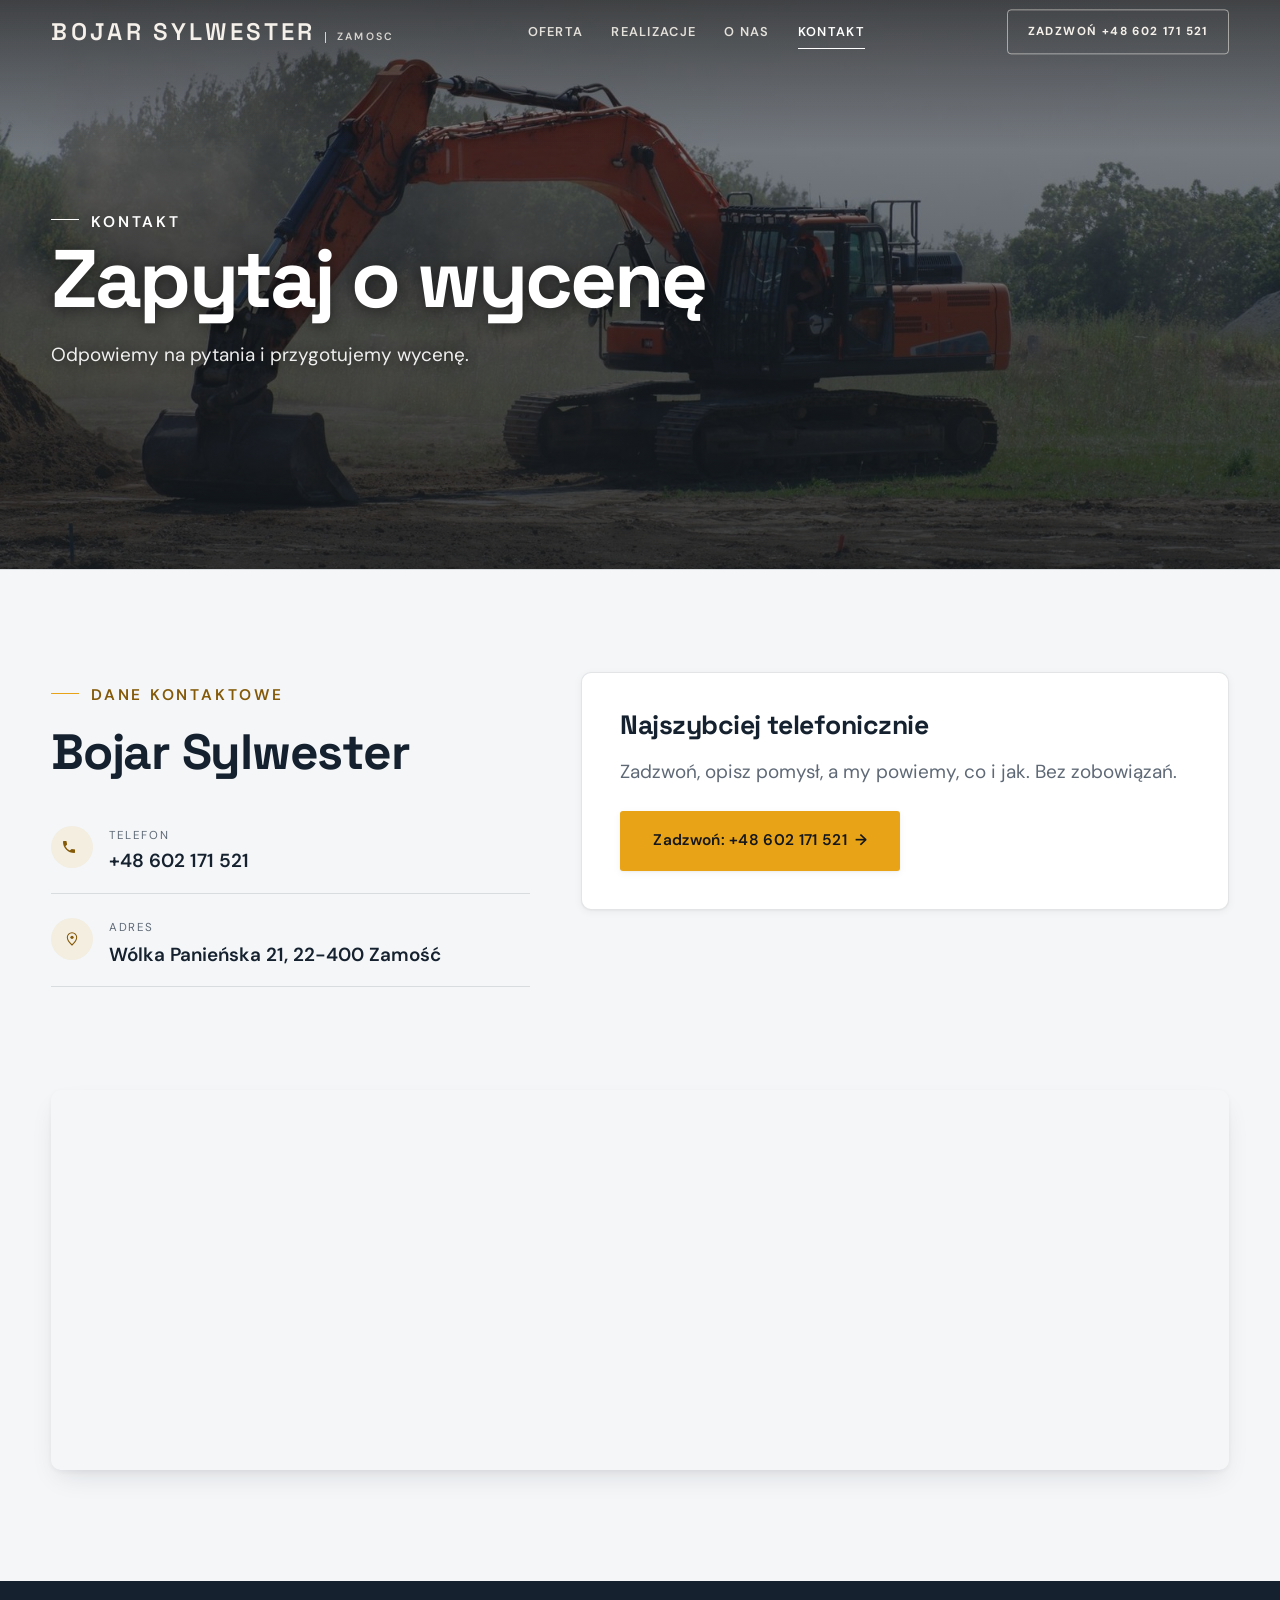
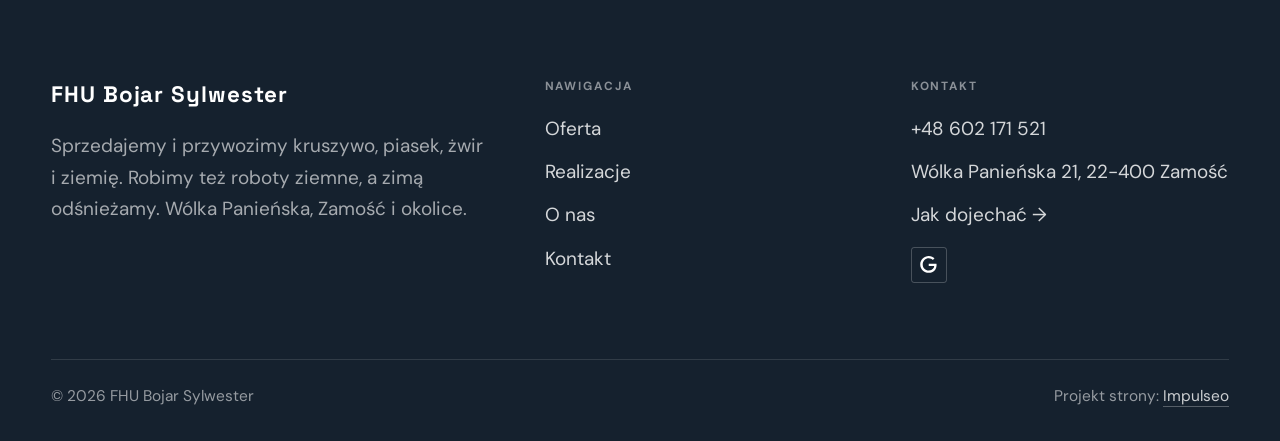
==== kontakt.html @ 541d52b2 "Strona demo: fhu-bojar-sylwester" ====
<!DOCTYPE html>
<html lang="pl">
<head>
<meta charset="UTF-8">
<meta name="viewport" content="width=device-width, initial-scale=1.0">
<title>Kontakt - Bojar Sylwester</title>
<meta name="description" content="Kontakt Bojar Sylwester - Wólka Panieńska 21, 22-400 Zamość">
<link rel="canonical" href="https://kris20032.github.io/fhu-bojar-sylwester/kontakt.html">
<meta name="robots" content="noindex, nofollow">
<meta property="og:type" content="website">
<meta property="og:locale" content="pl_PL">
<meta property="og:site_name" content="Bojar Sylwester">
<meta property="og:title" content="Kontakt - Bojar Sylwester">
<meta property="og:description" content="Kontakt Bojar Sylwester - Wólka Panieńska 21, 22-400 Zamość">
<meta property="og:url" content="https://kris20032.github.io/fhu-bojar-sylwester/kontakt.html">
<meta property="og:image" content="https://kris20032.github.io/fhu-bojar-sylwester/img/og.jpg">
<meta property="og:image:width" content="1200">
<meta property="og:image:height" content="630">
<meta name="twitter:card" content="summary_large_image">
<link rel="preconnect" href="https://fonts.googleapis.com">
<link rel="preconnect" href="https://fonts.gstatic.com" crossorigin>
<link href="https://fonts.googleapis.com/css2?family=Space+Grotesk:wght@500;600;700&family=DM+Sans:opsz,wght@9..40,400;9..40,500;9..40,600&display=swap" rel="stylesheet">
<link rel="stylesheet" href="assets/styles.css?v=aef503f2">
</head>
<body>

<header class="nav">
  <div class="wrap nav-inner">
    <a class="brand" href="index.html"><span class="name">Bojar Sylwester</span><span class="sub">Zamość</span></a>
    <nav class="nav-links">
      <a href="oferta.html">Oferta</a>
      <a href="realizacje.html">Realizacje</a>
      <a href="o-nas.html">O nas</a>
      <a href="kontakt.html" class="active" aria-current="page">Kontakt</a>
      <a href="tel:+48602171521" class="btn btn-accent">Zadzwoń +48 602 171 521</a>
    </nav>
    <button class="nav-toggle" aria-label="Menu"><span></span><span></span><span></span></button>
  </div>
</header>

<main>
<section class="pagehead">
  <img src="img/g10.jpg" alt="Bojar Sylwester - Zapytaj o wycenę" width="1600" height="1067" decoding="async">
  <div class="wrap">
    <span class="eyebrow">Kontakt</span>
    <h1>Zapytaj o wycenę</h1>
    <p>Odpowiemy na pytania i przygotujemy wycenę.</p>
  </div>
</section>
<section>
  <div class="wrap contact-grid">
    <div class="reveal">
      <span class="eyebrow">Dane kontaktowe</span>
      <h2 style="margin:var(--space-4) 0 var(--space-6)">Bojar Sylwester</h2>
      <div class="info-list">
        <div class="info-row"><div class="ic"><svg class="ico-tel" width="16" height="16" viewBox="0 0 24 24" fill="none" aria-hidden="true"><path d="M6.6 10.8a15.5 15.5 0 0 0 6.6 6.6l2.2-2.2a1 1 0 0 1 1-.24 11.4 11.4 0 0 0 3.6.58 1 1 0 0 1 1 1V20a1 1 0 0 1-1 1A17 17 0 0 1 3 4a1 1 0 0 1 1-1h3.5a1 1 0 0 1 1 1c0 1.25.2 2.46.58 3.6a1 1 0 0 1-.25 1l-2.23 2.2Z" fill="currentColor"/></svg></div><div><div class="lbl">Telefon</div><a class="val" href="tel:+48602171521">+48 602 171 521</a></div></div>
        <div class="info-row"><div class="ic"><svg class="ico-pin" width="16" height="16" viewBox="0 0 24 24" fill="none" aria-hidden="true"><path d="M12 21s7-6.1 7-11.5A7 7 0 0 0 5 9.5C5 14.9 12 21 12 21Z" stroke="currentColor" stroke-width="1.6" fill="none"/><circle cx="12" cy="9.5" r="2.4" fill="currentColor"/></svg></div><div><div class="lbl">Adres</div><div class="val">Wólka Panieńska 21, 22-400 Zamość</div></div></div>
      </div>
    </div>
    <div class="reveal">
      <div class="form">
        <h3 style="margin-bottom:var(--space-4)">Najszybciej telefonicznie</h3>
        <p class="muted" style="margin-bottom:var(--space-5)">Zadzwoń, opisz pomysł, a my powiemy, co i jak. Bez zobowiązań.</p>
        <a href="tel:+48602171521" class="btn btn-accent" style="justify-content:center">Zadzwoń: +48 602 171 521 <span class="arr">→</span></a>
      </div>
    </div>
  </div>
</section>
<section style="padding-top:0">
  <div class="wrap reveal">
    <iframe class="map" title="Bojar Sylwester - Zamość" src="https://maps.google.com/maps?q=50.6973631%2C23.3066564&z=15&output=embed" loading="lazy" referrerpolicy="no-referrer-when-downgrade"></iframe>
  </div>
</section>
</main>

<footer>
  <div class="wrap">
    <div class="foot-grid">
      <div class="foot-brand">
        <div class="name">FHU Bojar Sylwester</div>
        <p>Sprzedajemy i przywozimy kruszywo, piasek, żwir i ziemię. Robimy też roboty ziemne, a zimą odśnieżamy. Wólka Panieńska, Zamość i okolice.</p>
      </div>
      <div class="foot-col">
        <h4>Nawigacja</h4>
        <a href="oferta.html">Oferta</a>
        <a href="realizacje.html">Realizacje</a>
        <a href="o-nas.html">O nas</a>
        <a href="kontakt.html">Kontakt</a>
      </div>
      <div class="foot-col">
        <h4>Kontakt</h4>
        <a href="tel:+48602171521">+48 602 171 521</a>
        <p>Wólka Panieńska 21, 22-400 Zamość</p>
        <a href="https://www.google.com/maps?cid=18336934917483592601" target="_blank" rel="noopener">Jak dojechać →</a>
      <div class="foot-soc">
        <a class="soc" href="https://www.google.com/maps?cid=18336934917483592601" target="_blank" rel="noopener" aria-label="Google - Bojar Sylwester"><svg viewBox="0 0 24 24" aria-hidden="true" focusable="false"><path d="M12.48 10.92v3.28h7.84c-.24 1.84-.853 3.187-1.787 4.133-1.147 1.147-2.933 2.4-6.053 2.4-4.827 0-8.6-3.893-8.6-8.72s3.773-8.72 8.6-8.72c2.6 0 4.507 1.027 5.907 2.347l2.307-2.307C18.747 1.44 16.133 0 12.48 0 5.867 0 .307 5.387.307 12s5.56 12 12.173 12c3.573 0 6.267-1.173 8.373-3.36 2.16-2.16 2.84-5.213 2.84-7.667 0-.76-.053-1.467-.173-2.053H12.48z" fill="currentColor"/></svg></a>
      </div>
      </div>
    </div>
    <div class="foot-bot">
      <span>© 2026 FHU Bojar Sylwester</span>
      <span>Projekt strony: <a class="foot-credit" href="https://impulseo.pl" target="_blank" rel="noopener">Impulseo</a></span>
    </div>
  </div>
</footer>
<div class="sticky-call"><a class="sc-call" href="tel:+48602171521"><svg class="ico-tel" width="16" height="16" viewBox="0 0 24 24" fill="none" aria-hidden="true"><path d="M6.6 10.8a15.5 15.5 0 0 0 6.6 6.6l2.2-2.2a1 1 0 0 1 1-.24 11.4 11.4 0 0 0 3.6.58 1 1 0 0 1 1 1V20a1 1 0 0 1-1 1A17 17 0 0 1 3 4a1 1 0 0 1 1-1h3.5a1 1 0 0 1 1 1c0 1.25.2 2.46.58 3.6a1 1 0 0 1-.25 1l-2.23 2.2Z" fill="currentColor"/></svg> Zadzwoń</a><a class="sc-quote" href="kontakt.html">Zadzwoń i zamów</a></div>
<div class="demo-wazne" data-do="2026-10-22" data-cykl="3" hidden><svg class="dw-ico" width="13" height="13" viewBox="0 0 24 24" fill="none" aria-hidden="true"><circle cx="12" cy="12" r="8.6" stroke="currentColor" stroke-width="1.8"/><path d="M12 7.2V12l3.3 2" stroke="currentColor" stroke-width="1.8" stroke-linecap="round"/></svg><span class="dw-txt"></span></div>

<script src="assets/main.js"></script>
</body>
</html>
---- assets/styles.css ----
/* ============================================================
   STOLBASZ — premium, architektoniczny B2B fit-out
   Jasna paleta, zero brązu. System wg premium-web-craft.
   Projekt strony: Impulseo (impulseo.pl)
   ============================================================ */

:root{
  /* PALETA — jasna, architektoniczna, chłodna */
  --paper:#F4F6F8;          /* główne tło */
  --paper-2:#E7EBEF;        /* sekcje alternatywne (chłodny jasny szary) */
  --paper-3:#E7EBEF;        /* delikatne wypełnienia */
  --ink:#15212E;            /* tekst główny — chłodny grafit */
  --ink-soft:#243443;       /* nagłówki drugorzędne */
  --muted:#6B7785;          /* tekst poboczny */
  --line:rgba(21,33,46,.12);/* hairline */
  --accent:#E8A317;         /* stonowany petrol-slate — jedyny akcent */
  --accent-d:#C9870C;
  --accent-soft:rgba(232,163,23,.10);
  --dark:#15212E;           /* sekcje ciemne (stopka/CTA) */

  /* HOVER ZDJĘĆ — JEDEN standard dla całego silnika (decyzja K. 04.08.2026, artefakt z wariantami).
     AKTUALNE (K.+Szymon 09.08.2026, wybór z artefaktu 6 wariantów): zoom 1.05 przy 1.4s -
     przy tak długim czasie mocniejszy kadr NIE skacze, tylko „oddycha". Poprzedni standard
     (1.02 / .55s z 04.08) odbierany jako dynamiczny i szybki.
     Spoczynek lekko przygaszony, ale TYLKO tam, gdzie jest mysz (@media hover:hover) —
     na telefonie zdjęcia zostają w pełnej jasności. */
  --img-zoom:1.05;                   /* K.+Szymon 09.08: wariant F z artefaktu porównawczego */
  --img-rest:brightness(.95) saturate(.99);
  --img-hot:brightness(1.06) saturate(1.05);
  --img-dur:1.4s;                    /* K.+Szymon 09.08 (wariant F): powoli = elegancko */
  --img-ease:cubic-bezier(.16,.84,.44,1);  /* miękki ogon, efekt „oddychania" */

  /* ODSTĘPY — skala 4/8 */
  --space-1:4px; --space-2:8px; --space-3:12px; --space-4:16px; --space-5:24px;
  --space-6:32px; --space-7:48px; --space-8:64px; --space-9:96px; --space-10:128px;

  /* TYPOGRAFIA — fluid clamp() (skala podbita 16.07.2026: większe, czytelniejsze litery — uwaga Adama) */
  --text-sm:clamp(.9rem,.87rem + .12vw,1rem);
  --text-base:clamp(1.08rem,1.04rem + .18vw,1.2rem);
  --text-lg:clamp(1.24rem,1.15rem + .34vw,1.44rem);
  --text-h3:clamp(1.34rem,1.22rem + .55vw,1.66rem);
  --text-h2:clamp(2.1rem,1.66rem + 2.1vw,3.1rem);
  --text-h1:clamp(2.9rem,2.1rem + 4vw,5.1rem);

  /* PROMIENIE — architektoniczne, raczej ostre */
  --r-sm:3px; --r-md:6px; --r-lg:10px;

  /* RUCH */
  --ease:cubic-bezier(.25,.46,.45,.94); --dur:.24s;

  /* CIENIE — miękkie, warstwowe */
  --sh-sm:0 1px 2px rgba(16,24,32,.04), 0 2px 8px rgba(16,24,32,.05);
  --sh-md:0 2px 6px rgba(16,24,32,.05), 0 12px 28px -8px rgba(16,24,32,.12);
  --sh-lg:0 6px 14px rgba(16,24,32,.07), 0 26px 56px -18px rgba(16,24,32,.22);

  --hairline:1px solid var(--line);

  --font-display:'Space Grotesk','Inter',sans-serif;
  --font-body:'DM Sans','Inter',sans-serif;
}

*{box-sizing:border-box;margin:0;padding:0}
html{scroll-behavior:smooth}
body{
  font-family:var(--font-body);
  font-size:var(--text-base);
  line-height:1.65;
  color:var(--ink);
  background:var(--paper);
  -webkit-font-smoothing:antialiased;
  text-rendering:optimizeLegibility;
}
img{max-width:100%;height:auto;display:block}  /* height:auto = width/height z atrybutów trzyma proporcje (TOP#12) */
a{color:inherit;text-decoration:none}

.wrap{width:min(92%,1180px);margin-inline:auto}
section{padding-block:clamp(52px,6.5vw,96px)}

h1,h2,h3{font-family:var(--font-display);font-weight:700;line-height:1.08;letter-spacing:-.02em;color:var(--ink)}
h1{font-size:var(--text-h1);letter-spacing:-.035em}
h2{font-size:var(--text-h2);letter-spacing:-.025em}
h3{font-size:var(--text-h3)}
/* MIARA — długość wiersza. WCAG 2.2 SC 1.4.8: max 80 znaków; Butterick: 45–90.
   68ch daje realnie 72–78 znaków polskiego tekstu, czyli z zapasem pod granicą.
   Wcześniej limit miał TYLKO <p> — <li>, <blockquote> i <dd> nie miały żadnego,
   i to jedyny powód, dla którego 23 bloki na dwóch oddanych stronach jadą po
   83–106 znaków w wierszu (pomiar 07.08.2026, bramka `miara`).
   ⚠️ Listy i definicje ograniczamy TYLKO bez klasy: `ul`/`ol` z klasą to u nas
   układ (siatki kafli, menu), a nie tekst ciągły — tam miarę wyznacza układ. */
/* 60ch, nie 68ch (K. 10.08): po zmianie fontów na węższe kroje (DM Sans i spółka)
   w 68ch mieściło się ~90 znaków - bramka pikselowa słusznie zgłaszała przekroczenie
   granicy 80. Pomiar na żywej przeglądarce: 60ch = 90 znaków, 53ch = ~78 znaków, czyli normę WCAG 1.4.8. */
:root{ --miara:53ch }
p{max-width:min(100%,var(--miara))}
blockquote,
ul:not([class])>li, ol:not([class])>li,
dl:not([class])>dd{max-width:min(100%,var(--miara))}

/* ⚠️ Świadomie BEZ wyjątku `.tile p,.card p,.svc p{max-width:none}`, choć nasuwa się sam:
   te akapity BYŁY już ograniczone (stare `p{max-width:65ch}`), więc „wyjątek" nie odblokowałby
   niczego nowego — tylko ROZLUŹNIŁ stan sprzed zmiany na wszystkich demach naraz.
   `figcaption` żadna z reguł wyżej nie dotyczy, więc też nie potrzebuje zwolnienia. */

/* ŁAMANIE. `balance` wyrównuje długości wierszy w nagłówku, `pretty` pilnuje ostatniego
   wiersza akapitu, żeby nie został w nim jeden wyraz. Obsługiwane od Chrome 117 /
   Safari 17.5; starsze przeglądarki po prostu ignorują tę własność.
   `text-wrap:pretty` nie występowało dotąd ANI RAZ w silniku ani w repo klientów. */
h1,h2,h3,.lead,.lede{text-wrap:balance}
p,li,blockquote,dd{text-wrap:pretty}

.eyebrow{
  font-family:var(--font-body);
  font-size:var(--text-sm);
  font-weight:600;
  letter-spacing:.18em;
  text-transform:uppercase;
  color:var(--accent);
  display:inline-flex;align-items:center;gap:var(--space-3);
}
/* flex:none + margin-top = kreska trzyma się PIERWSZEJ linii. Wcześniej align-items:center
   centrowało ją względem całego bloku i przy zawinięciu (długi kicker typu
   „…WNĘTRZ · LESZNO · OD 2019") druga linia lądowała z brzydkim wcięciem. */
.eyebrow{align-items:flex-start}
.eyebrow>*,.eyebrow{text-wrap:balance}   /* dlugi kicker lamal sie na sierote typu samo „2019" w drugiej linii */
.eyebrow::before{content:"";width:28px;height:1px;background:var(--accent);display:inline-block;flex:none;margin-top:.62em}

.muted{color:var(--muted)}
.lead{font-size:var(--text-lg);line-height:1.55;color:var(--ink-soft);max-width:50ch}

/* ---------- BUTTONS ---------- */
.btn{
  display:inline-flex;align-items:center;gap:var(--space-2);
  font-weight:600;font-size:var(--text-sm);letter-spacing:.02em;
  padding:var(--space-4) var(--space-6);
  border-radius:var(--r-sm);
  transition:transform var(--dur) var(--ease),box-shadow var(--dur) var(--ease),background var(--dur) var(--ease);
  cursor:pointer;border:1px solid transparent;
}
.btn-accent{background:var(--accent);color:#fff;box-shadow:var(--sh-sm)}
.btn-accent:hover{background:var(--accent-d);transform:translateY(-2px);box-shadow:var(--sh-md)}
.btn-accent:active{transform:translateY(0);box-shadow:var(--sh-sm)}
.btn-ghost{background:transparent;color:var(--ink);border-color:var(--line)}
.btn-ghost:hover{border-color:var(--accent);color:var(--accent);transform:translateY(-2px)}
.btn-light{background:#fff;color:var(--ink);box-shadow:var(--sh-sm)}
.btn-light:hover{transform:translateY(-2px);box-shadow:var(--sh-md)}
.btn .arr{transition:transform var(--dur) var(--ease)}
.btn:hover .arr{transform:translateX(4px)}

/* ---------- NAV ---------- */
.nav{
  position:sticky;top:0;z-index:50;
  background:color-mix(in srgb,var(--paper) 88%,transparent);
  backdrop-filter:saturate(140%) blur(10px);
  border-bottom:var(--hairline);
}
.nav-inner{display:flex;align-items:center;justify-content:space-between;gap:var(--space-5);height:72px}
/* ANTY-NACHODZENIE (K. 05.08.2026): długa nazwa firmy + przycisk z pełnym numerem nie mieściły się w pasku
   i flex ściskał linki PONIŻEJ ich treści - "Kontakt" wchodził na ramkę "Zadzwoń +48 ...". Teraz ustępuje
   nazwa marki (skrót wielokropkiem), a menu i przycisk nigdy się nie kurczą ani nie zachodzą na siebie. */
.brand{display:flex;flex-direction:column;line-height:1;min-width:0;flex:0 1 auto}
.brand .name{font-family:var(--font-display);font-weight:800;font-size:1.35rem;letter-spacing:.04em;white-space:nowrap;overflow:hidden;text-overflow:ellipsis}
.brand .sub{font-size:.62rem;letter-spacing:.34em;text-transform:uppercase;color:var(--muted);margin-top:5px;white-space:nowrap;overflow:hidden;text-overflow:ellipsis}
.nav-links{display:flex;align-items:center;gap:var(--space-6);flex:0 0 auto}
.nav-links a{font-size:var(--text-sm);font-weight:500;color:var(--ink-soft);position:relative;padding-block:4px;white-space:nowrap;transition:color var(--dur) var(--ease)}
.nav-links a::after{content:"";position:absolute;left:0;bottom:0;width:0;height:1.5px;background:var(--accent);transition:width var(--dur) var(--ease)}
.nav-links a:hover,.nav-links a.active{color:var(--ink)}
.nav-links a:hover::after,.nav-links a.active::after{width:100%}
.nav-links .btn{padding:var(--space-2) var(--space-5)}
/* przyciski w nav: właściwy kolor (przebij .nav-links a) + bez podkreślenia */
.nav-links a.btn-accent{color:#fff}
.nav-links a.btn-ghost,.nav-links a.btn-light{color:var(--ink)}
/* CTA w pasku: NIE podkreślenie spod linków menu, ale ten sam przelatujący błysk,
   co na wszystkich innych przyciskach (zgłoszenie K. 13.08.2026 - „na hero jest efekt
   światła przechodzącego przez przycisk, na navbarze go nie ma, a mają być identyczne").
   Reguła `.nav-links a::after` jest silniejsza od `.btn::after`, więc trzeba jej
   geometrię wyzerować i wpisać połysk z nazwy - samo `display:none` gasiło efekt. */
.nav-links a.btn::after{
  display:block;content:"";position:absolute;inset:0;z-index:-1;pointer-events:none;
  width:auto;height:auto;border-radius:inherit;   /* kasuje geometrię podkreślenia (width:0;height:1.5px) */
  background:linear-gradient(100deg,transparent 32%,rgba(255,255,255,.20) 50%,transparent 68%);
  translate:-120% 0}
@media (prefers-reduced-motion:no-preference){
  .nav-links a.btn:hover::after{translate:120% 0;transition:translate .75s var(--mt-ease,cubic-bezier(.16,.84,.44,1))}
}
.nav-toggle{display:none;background:none;border:none;cursor:pointer;flex-direction:column;gap:5px;padding:8px}
.nav-toggle span{width:24px;height:2px;background:var(--ink);transition:var(--dur)}
/* Ciasny zakres MIĘDZY menu mobilnym a pełnym pulpitem: zbijamy odstępy i nazwę marki,
   żeby wszystko zmieściło się naturalnie, zanim w ogóle dojdzie do skracania wielokropkiem. */
@media(max-width:1280px) and (min-width:921px){
  .nav-links{gap:var(--space-4)}
  .nav-links .btn{padding:var(--space-2) var(--space-4)}
  .brand .name{font-size:1.15rem}
}

/* ---------- HERO (split) ---------- */
.hero{position:relative;overflow:hidden;border-bottom:var(--hairline)}
.hero-grid{display:grid;grid-template-columns:1.05fr .95fr;gap:clamp(24px,4vw,60px);align-items:center;
  padding-block:clamp(36px,4.5vw,64px)}
.hero-copy .eyebrow{margin-bottom:var(--space-5)}
.hero-copy h1{margin-bottom:var(--space-5)}
.hero-copy .lead{margin-bottom:var(--space-7)}
.hero-actions{display:flex;flex-wrap:wrap;gap:var(--space-4)}
.hero-art{position:relative;aspect-ratio:4/3;border-radius:var(--r-lg);overflow:hidden;box-shadow:var(--sh-lg)}
.hero-art img{width:100%;height:100%;object-fit:cover}
.hero-art::after{content:"";position:absolute;inset:0;background:linear-gradient(180deg,transparent 55%,rgba(18,24,28,.28))}
.hero-badge{position:absolute;left:var(--space-5);bottom:var(--space-5);z-index:2;
  background:rgba(252,252,251,.94);backdrop-filter:blur(4px);
  border-radius:var(--r-md);padding:var(--space-4) var(--space-5);box-shadow:var(--sh-md);max-width:78%}
.hero-badge strong{display:block;font-family:var(--font-display);font-size:1rem;letter-spacing:-.01em}
.hero-badge span{font-size:var(--text-sm);color:var(--muted)}

/* ---------- HERO duży / kinowy (strona główna) ---------- */
.hero-cine{position:relative;min-height:clamp(560px,82vh,840px);min-height:clamp(560px,82svh,840px);display:flex;align-items:center;overflow:hidden;border-bottom:var(--hairline)}
.hero-cine>img{position:absolute;inset:0;width:100%;height:100%;object-fit:cover;z-index:0}
.hero-cine::after{content:"";position:absolute;inset:0;z-index:1;
  background:linear-gradient(95deg,rgba(13,18,23,.86) 0%,rgba(13,18,23,.64) 32%,rgba(13,18,23,.24) 62%,rgba(13,18,23,.04) 100%)}
.hero-cine .wrap{position:relative;z-index:2;padding-block:var(--space-8)}
.hero-cine .hero-copy{max-width:660px}
.hero-cine .eyebrow{color:#fff;margin-bottom:var(--space-5)}
.hero-cine .eyebrow::before{background:#fff}
.hero-cine h1{color:#fff;margin-bottom:var(--space-5);font-size:clamp(2.9rem,2rem + 4.4vw,5.2rem);text-wrap:balance}
.hero-cine .lead{color:rgba(255,255,255,.92);max-width:48ch;margin-bottom:var(--space-7)}
.hero-cine .hero-actions{display:flex;flex-wrap:wrap;gap:var(--space-4)}
/* NISKIE OKNO (laptop z dokiem i paskami przeglądarki ma ~700-780 px wysokości widoku):
   H1 do 5.2rem + długi lead nie mieściły się i przyciski wypadały POD krawędź ekranu -
   klient widział stronę bez ani jednego CTA. Skalujemy w dół, zamiast przycinać treść. */
@media(min-width:821px) and (max-height:820px){
  .hero-cine{min-height:clamp(520px,94svh,780px)}
  .hero-cine .wrap{padding-block:var(--space-6)}
  .hero-cine h1{font-size:clamp(2.2rem,1.5rem + 2.6vw,3.6rem);margin-bottom:var(--space-4)}
  .hero-cine .eyebrow{margin-bottom:var(--space-4)}
  .hero-cine .lead{margin-bottom:var(--space-5);max-width:44ch}
}
@media(max-width:680px){
  .hero-cine{min-height:clamp(520px,76vh,640px);min-height:clamp(520px,76svh,640px);align-items:flex-end}
  .hero-cine::after{background:linear-gradient(0deg,rgba(13,18,23,.9) 6%,rgba(13,18,23,.45) 55%,rgba(13,18,23,.25) 100%)}
  .hero-cine .wrap{padding-bottom:var(--space-9)}
  /* TELEFON (~90% oglądających): lead potrafił zająć 8 linii i zepchnąć CTA poza pierwszy ekran.
     Zwężamy interlinię i skalę - treści nie ucinamy, bo to ona sprzedaje. */
  .hero-cine .lead{font-size:.98rem;line-height:1.5;margin-bottom:var(--space-5)}
  .hero-cine .eyebrow{font-size:.72rem;letter-spacing:.13em;margin-bottom:var(--space-4)}
  .hero-cine .eyebrow::before{width:20px}
  .hero-cine h1{margin-bottom:var(--space-4)}
}

/* full-bleed hero variant (podstrony) */
.pagehead{position:relative;min-height:46vh;min-height:46svh;display:flex;align-items:flex-end;overflow:hidden;border-bottom:var(--hairline)}
.pagehead img{position:absolute;inset:0;width:100%;height:100%;object-fit:cover}
/* 10.08.2026 (decyzja K.): mocniejsze przyciemnienie + cień pod tekstem. Bramka mierzyła na
   nagłówkach podstron 3,38-3,43:1 przy wymaganych 4,5 — jasne zdjęcie (hala, śnieg, niebo)
   podchodziło pod biały tekst. Zdjęcia klientów są różne, więc kontrast musi dawać WARSTWA,
   a nie szczęśliwy dobór kadru. */
.pagehead::after{content:"";position:absolute;inset:0;background:linear-gradient(180deg,rgba(18,24,28,.40),rgba(18,24,28,.76))}
.pagehead .wrap{position:relative;z-index:2;padding-block:var(--space-9);color:#fff}
.pagehead h1{color:#fff;max-width:18ch;text-shadow:0 2px 16px rgba(0,0,0,.55)}
.pagehead .eyebrow{color:#fff}
.pagehead .eyebrow::before{background:#fff}
.pagehead p{color:rgba(255,255,255,.92);margin-top:var(--space-4);max-width:54ch;text-shadow:0 1px 12px rgba(0,0,0,.5)}

/* ---------- STRIP (pasek skrótów / liczby) ---------- */
.strip{background:var(--dark);color:#fff}
/* PASEK HASEŁ — standard 04.08.2026 (decyzja K.): 5 haseł w JEDNYM rzędzie, tekst WYŚRODKOWANY,
   węższe marginesy boczne niż reszta strony (pasek ma iść szerzej), równe wysokości kolumn. */
.strip .wrap{width:min(96%,1440px);display:grid;grid-template-columns:repeat(5,1fr);
  gap:var(--space-5);padding-block:var(--space-7);align-items:stretch}
.strip .item .k{font-family:var(--font-display);font-size:clamp(1.05rem,.82rem + .85vw,1.55rem);
  font-weight:800;letter-spacing:-.02em;color:#fff;line-height:1.18;text-wrap:balance}
.strip .item .v{font-size:var(--text-sm);color:rgba(255,255,255,.66);margin-top:var(--space-2);line-height:1.4}
.strip .item{border-left:2px solid var(--accent);padding-inline:var(--space-4);
  text-align:center;display:flex;flex-direction:column;justify-content:center}
/* liczba kolumn = liczba haseł, żeby ostatnie nie zostawało samo w drugim rzędzie.
   Klasę n-N nadaje multipage.py; domyślnie (bez klasy) pasek jest 5-kolumnowy. */
.strip.n-2 .wrap{grid-template-columns:repeat(2,1fr)}
.strip.n-3 .wrap{grid-template-columns:repeat(3,1fr)}
.strip.n-4 .wrap{grid-template-columns:repeat(4,1fr);gap:var(--space-6)}
.strip.n-4 .item .k{font-size:clamp(1.3rem,1rem + 1.1vw,2rem)}
.strip.n-6 .wrap{grid-template-columns:repeat(6,1fr);gap:var(--space-4)}
.strip.n-6 .item .k{font-size:clamp(.98rem,.8rem + .7vw,1.35rem)}
/* równe łamanie: zamiast "długa linia + jedno słowo" obie linie zbliżonej długości */
.strip .item .k{text-wrap:balance}

/* ---------- SECTION HEAD ---------- */
.head{max-width:48rem;margin-bottom:var(--space-8)}
.head.center{margin-inline:auto;text-align:center}
.head .eyebrow{margin-bottom:var(--space-4)}
.head h2{margin-bottom:var(--space-4)}
.head p{color:var(--muted);font-size:var(--text-lg);line-height:1.55}
.head.center p{margin-inline:auto}

/* ---------- INTRO SPLIT ---------- */
.split{display:grid;grid-template-columns:.92fr 1.08fr;gap:clamp(28px,5vw,80px);align-items:center}
.split.rev{grid-template-columns:1.08fr .92fr}
.split.rev .split-art{order:-1}
.split-art{position:relative;aspect-ratio:5/4;border-radius:var(--r-lg);overflow:hidden;box-shadow:var(--sh-lg)}
.split-art img{width:100%;height:100%;object-fit:cover}
.split-copy h2{margin-bottom:var(--space-5)}
.split-copy p+p{margin-top:var(--space-4)}
.split-copy .btn{margin-top:var(--space-6)}

/* ---------- SERVICES (zakres) ---------- */
.svc-grid{display:grid;grid-template-columns:repeat(auto-fit,minmax(280px,1fr));gap:var(--space-5)}
.svc{background:#fff;border:var(--hairline);border-radius:var(--r-md);padding:var(--space-7) var(--space-6);
  transition:transform var(--dur) var(--ease),box-shadow var(--dur) var(--ease),border-color var(--dur) var(--ease);
  position:relative;overflow:hidden}
.svc::before{content:"";position:absolute;left:0;top:0;width:3px;height:0;background:var(--accent);transition:height var(--dur) var(--ease)}
.svc:hover{transform:translateY(-4px);box-shadow:var(--sh-md);border-color:transparent}
.svc:hover::before{height:100%}
.svc .ic{font-family:var(--font-display);font-size:.8rem;font-weight:700;letter-spacing:.12em;color:var(--accent);margin-bottom:var(--space-4)}
.svc h3{margin-bottom:var(--space-3);font-size:1.22rem}
.svc p{color:var(--muted);font-size:var(--text-base);line-height:1.6}

/* big detailed service rows */
.svc-row{display:grid;grid-template-columns:.8fr 1.2fr;gap:clamp(20px,4vw,60px);align-items:center;padding-block:var(--space-8)}
.svc-row+.svc-row{border-top:var(--hairline)}
.svc-row.rev{grid-template-columns:1.2fr .8fr}
/* Naprzemienny układ wierszy oferty: co drugi wiersz ma zdjęcie po PRAWEJ.
   Było `order:-1` — martwy kod, bo zdjęcie i tak jest pierwszym dzieckiem w HTML,
   więc wszystkie wiersze wyglądały identycznie (zdjęcie zawsze z lewej), a `rev`
   zmieniało tylko szerokość kolumn. Znalezione 29.07.2026 przy różnicowaniu kierunków
   animacji (pomiar pozycji: art.mid 390/502 przy row.mid 756 — zawsze lewa strona). */
.svc-row.rev .svc-row-art{order:2}
.svc-row-art{aspect-ratio:4/3;border-radius:var(--r-md);overflow:hidden;box-shadow:var(--sh-md)}
.svc-row-art img{width:100%;height:100%;object-fit:cover}
.svc-row h3{font-size:1.5rem;margin-bottom:var(--space-4)}
.svc-row .num{font-family:var(--font-display);font-size:.85rem;font-weight:700;letter-spacing:.14em;color:var(--accent);display:block;margin-bottom:var(--space-3)}
.svc-row ul{list-style:none;margin-top:var(--space-4);display:flex;flex-direction:column;gap:var(--space-2)}
.svc-row li{position:relative;padding-left:var(--space-5);color:var(--muted);font-size:var(--text-base)}
.svc-row li::before{content:"";position:absolute;left:0;top:.62em;width:8px;height:1px;background:var(--accent)}

/* ---------- GALLERY (realizacje) ---------- */
.gallery{display:grid;grid-template-columns:repeat(12,1fr);gap:var(--space-4);grid-auto-rows:200px}
/* GALERIA MASONRY — pionowe zdjęcia (portrety beauty/wellness) bez przycinania: kolumny, height auto */
.gallery-masonry{column-count:3;column-gap:var(--space-4)}
@media(max-width:900px){.gallery-masonry{column-count:2}}
@media(max-width:560px){.gallery-masonry{column-count:1}}
.gallery-masonry .m-tile{break-inside:avoid;margin:0 0 var(--space-4);padding:0;position:relative;overflow:hidden;border-radius:var(--r-md);border:1px solid var(--line)}
.gallery-masonry .m-tile img{width:100%;height:auto;display:block}
.gallery-masonry .m-tile .cap{position:absolute;left:0;right:0;bottom:0;padding:var(--space-4);color:#fff;background:linear-gradient(0deg,rgba(0,0,0,.55),transparent);font-size:var(--text-sm)}
.gallery-masonry .m-tile .cap small{display:block;font-weight:400;opacity:.78;letter-spacing:.04em;text-transform:uppercase;font-size:.66rem;margin-top:3px}
.tile{position:relative;overflow:hidden;border-radius:var(--r-md);box-shadow:var(--sh-sm);
  transition:transform var(--dur) var(--ease),box-shadow var(--dur) var(--ease)}
.tile img{width:100%;height:100%;object-fit:cover;
  transition:transform var(--img-dur) var(--img-ease),filter var(--img-dur) var(--img-ease)}
.tile:hover{box-shadow:var(--sh-md)}
.tile .cap{position:absolute;left:0;right:0;bottom:0;padding:var(--space-5) var(--space-4) var(--space-4);
  /* mocniejszy spad + cien pod tekstem: na JASNYCH zdjeciach klienta (biale fronty, sciany)
     slaby gradient dawal kontrast ~1.5:1 zamiast wymaganych 3.6:1 (bramka wygladu, 10.08.2026) */
  background:linear-gradient(transparent 10%,rgba(18,24,28,.55) 40%,rgba(18,24,28,.88) 68%,rgba(18,24,28,.99));color:#fff;
  text-shadow:0 1px 2px rgba(0,0,0,.85),0 2px 10px rgba(0,0,0,.55);
  font-size:var(--text-sm);font-weight:600;letter-spacing:.01em;
  opacity:0;transform:translateY(8px);transition:var(--dur) var(--ease)}
.tile:hover .cap{opacity:1;transform:translateY(0)}
.tile .cap small{display:block;font-weight:400;opacity:.78;letter-spacing:.04em;text-transform:uppercase;font-size:.66rem;margin-top:3px}
/* bento spans */
.t-wide{grid-column:span 6}
.t-tall{grid-column:span 6;grid-row:span 2}
.t-std{grid-column:span 6}
.t-third{grid-column:span 4}
.t-two3{grid-column:span 8}

/* ---------- TRUST / WIARYGODNOŚĆ ---------- */
.trust{background:var(--paper-2)}
.trust-grid{display:grid;grid-template-columns:repeat(auto-fit,minmax(240px,1fr));gap:var(--space-5);margin-top:var(--space-7)}
.trust-card{background:#fff;border-radius:var(--r-md);padding:var(--space-7) var(--space-6);box-shadow:var(--sh-sm);border-top:3px solid var(--accent)}
.trust-card .big{font-family:var(--font-display);font-size:clamp(1.8rem,1.3rem + 1.6vw,2.6rem);font-weight:800;letter-spacing:-.02em;color:var(--ink);line-height:1}
.trust-card h3{font-size:1.12rem;margin:var(--space-3) 0 var(--space-2)}
.trust-card p{color:var(--muted);font-size:var(--text-base);line-height:1.55}

/* ---------- CTA band ---------- */
.cta{background:var(--dark);color:#fff;position:relative;overflow:hidden}
/* telefon w CTA: na ciemnym tle biały (domyślnie), rodziny z JASNYM tłem CTA
   nadpisują to u siebie - wcześniej kolor siedział w stylu inline i wygrywał z rodziną. */
.cta .btn-ghost-cta{color:#fff;border-color:rgba(255,255,255,.3)}
.cta .wrap{display:grid;grid-template-columns:1.4fr .6fr;gap:var(--space-7);align-items:center;position:relative;z-index:2}
.cta h2{color:#fff;max-width:20ch}
.cta p{color:rgba(255,255,255,.74);margin-top:var(--space-4)}
.cta-actions{display:flex;flex-direction:column;gap:var(--space-3);align-items:flex-start}
.cta::before{content:"";position:absolute;right:-80px;top:-80px;width:360px;height:360px;border-radius:50%;
  background:radial-gradient(circle,var(--accent-soft),transparent 70%)}

/* ---------- CONTACT ---------- */
.contact-grid{display:grid;grid-template-columns:.85fr 1.15fr;gap:clamp(28px,4vw,56px);align-items:start}
.info-list{display:flex;flex-direction:column;gap:var(--space-2)}
.info-row{display:flex;gap:var(--space-4);align-items:flex-start;padding-block:var(--space-4);border-bottom:var(--hairline)}
.info-row .ic{flex:none;width:42px;height:42px;display:grid;place-items:center;border-radius:50%;
  background:var(--accent-soft);color:var(--accent);font-size:1.05rem}
.info-row .lbl{font-size:.72rem;letter-spacing:.14em;text-transform:uppercase;color:var(--muted)}
.info-row .val{font-weight:600;font-size:var(--text-base);margin-top:2px}
.info-row a.val:hover{color:var(--accent)}
.map{border:none;border-radius:var(--r-lg);box-shadow:var(--sh-md);width:100%;height:100%;min-height:380px;filter:grayscale(.2) contrast(1.02)}
.form{background:#fff;border:var(--hairline);border-radius:var(--r-lg);padding:clamp(24px,3vw,40px);box-shadow:var(--sh-sm)}
.form .fld{margin-bottom:var(--space-5)}
.form label{display:block;font-size:var(--text-sm);font-weight:600;margin-bottom:var(--space-2)}
.form input,.form textarea{width:100%;font-family:inherit;font-size:var(--text-base);color:var(--ink);
  padding:var(--space-4);border:var(--hairline);border-radius:var(--r-sm);background:var(--paper);transition:border-color var(--dur)}
.form input:focus,.form textarea:focus{outline:none;border-color:var(--accent);background:#fff}
.form textarea{resize:vertical;min-height:120px}
.form .note{font-size:var(--text-sm);color:var(--muted);margin-top:var(--space-3)}

/* ---------- FOOTER ---------- */
footer{background:var(--dark);color:#fff;padding-block:var(--space-9) var(--space-6)}
.foot-grid{display:grid;grid-template-columns:1.4fr 1fr 1fr;gap:var(--space-7);margin-bottom:var(--space-8)}
.foot-brand .name{font-family:var(--font-display);font-weight:800;font-size:1.4rem;letter-spacing:.04em}
.foot-brand p{color:rgba(255,255,255,.62);margin-top:var(--space-4);font-size:var(--text-base);max-width:38ch}
.foot-col h4{font-size:.74rem;letter-spacing:.16em;text-transform:uppercase;color:rgba(255,255,255,.5);margin-bottom:var(--space-4)}
.foot-col a,.foot-col p{display:block;color:rgba(255,255,255,.82);font-size:var(--text-base);margin-bottom:var(--space-3)}
.foot-col a:hover{color:#fff}
.foot-bot{border-top:1px solid rgba(255,255,255,.12);padding-top:var(--space-5);display:flex;justify-content:space-between;flex-wrap:wrap;gap:var(--space-3);
  font-size:var(--text-sm);color:rgba(255,255,255,.55)}
.foot-bot a:hover{color:#fff}
/* Podpis w stopce = klikalny link do impulseo.pl (31.07.2026). Ma być WIDOCZNIE klikalny,
   ale nie krzyczeć - stąd sam kolor jaśniejszy + delikatne podkreślenie na najeździe. */
.foot-bot a.foot-credit{color:rgba(255,255,255,.78);text-decoration:none;border-bottom:1px solid rgba(255,255,255,.28)}
.foot-bot a.foot-credit:hover{color:#fff;border-bottom-color:#fff}

/* ---------- REVEAL ---------- */
.reveal{opacity:0;transform:translateY(22px);transition:opacity .6s var(--ease),transform .6s var(--ease)}
.reveal.in{opacity:1;transform:none}

/* ---------- RESPONSIVE ---------- */
@media(max-width:920px){
  .hero-grid,.split,.split.rev,.svc-row,.svc-row.rev,.cta .wrap,.contact-grid,.foot-grid{grid-template-columns:1fr}
  .split.rev .split-art,.svc-row.rev .svc-row-art{order:0}
  .hero-art{aspect-ratio:16/10;max-height:420px}
  .strip .wrap,.strip.n-2 .wrap,.strip.n-3 .wrap,.strip.n-4 .wrap,.strip.n-6 .wrap{grid-template-columns:repeat(2,1fr);gap:var(--space-6)}
  .strip .item .k,.strip.n-6 .item .k{font-size:clamp(1.3rem,1.1rem + 1vw,2rem)}
  .gallery{grid-auto-rows:180px}
  .t-wide,.t-tall,.t-std,.t-third,.t-two3{grid-column:span 6}
  .t-tall{grid-row:span 1}
  .cta-actions{flex-direction:row;flex-wrap:wrap}
  .foot-grid{gap:var(--space-6)}
}
@media(max-width:680px){
  .nav-links{position:fixed;inset:72px 0 auto 0;background:var(--paper);flex-direction:column;align-items:stretch;
    gap:0;padding:var(--space-4) 6%;border-bottom:var(--hairline);box-shadow:var(--sh-md);
    transform:translateY(-120%);transition:transform var(--dur) var(--ease)}
  .nav-links.open{transform:translateY(0)}
  .nav-links a{padding-block:var(--space-4);border-bottom:var(--hairline)}
  .nav-links .btn{margin-top:var(--space-3);justify-content:center}
  .nav-toggle{display:flex}
  .strip .wrap,.strip.n-2 .wrap,.strip.n-3 .wrap,.strip.n-4 .wrap,.strip.n-6 .wrap{grid-template-columns:1fr}
  .gallery{grid-template-columns:repeat(6,1fr)}
  .foot-grid{grid-template-columns:1fr}
}
@media(prefers-reduced-motion:reduce){
  /* audyt 09.08 TOP#14: samo skrócenie duration przy animacji INFINITE = stroboskop
     (pętla .01ms miga ekranem); iteration-count:1 gasi pętlę naprawdę. Pseudoelementy
     też - tła hero (gastro/studio) animują ::before/img, blanket na * ich nie łapał. */
  *,*::before,*::after{animation-duration:.01ms!important;animation-iteration-count:1!important;animation-delay:0s!important;transition:none!important}
  .reveal{opacity:1!important;transform:none!important}
  html{scroll-behavior:auto}
}

/* ============================================================
   PREMIUM LAYER — destylat deep-researchu branż (anty-AI, spokój).
   Zmienne STOLBASZ (--accent/--ink/--paper/--line/--dark). Ruch ledwo
   zauważalny, krzywa cubic-bezier(.16,.84,.44,1); prefers-reduced-motion
   pokryte blanketem wyżej. Karty hairline zamiast cieni = #1 sygnał „nie-AI".
   ============================================================ */

/* więcej oddechu między sekcjami (liderzy: 110-130px) */
section{padding-block:clamp(64px,8vw,128px)}

/* 1) Aksamitny reveal — dłuższa, miękka krzywa zamiast „skoku" */
.reveal{transition:opacity .9s cubic-bezier(.16,.84,.44,1),transform .9s cubic-bezier(.16,.84,.44,1);will-change:opacity,transform}
/* stagger TYLKO w galerii (tam pozycja = porządek dzieci) */
.gallery .reveal:nth-child(2){transition-delay:.07s}
.gallery .reveal:nth-child(3){transition-delay:.14s}
.gallery .reveal:nth-child(4){transition-delay:.21s}
.gallery .reveal:nth-child(5){transition-delay:.28s}
.gallery .reveal:nth-child(6){transition-delay:.35s}

/* 2) Hero STATYCZNY na .hero-cine — Ken Burns CAŁKIEM WYŁĄCZONY 26.06 (3. zgłoszenie Szymona).
   GENEZA: animowanie scale na <img> hero z teksturami (cegły/framugi) re-samplinguje obraz
   klatka po klatce → na części ekranów drobne drganie/shimmer = „heroshot się trzęsie".
   translateY usunięto wcześniej, scale-only + will-change/GPU NIE wystarczyły do GWARANCJI gładkości.
   Krzysztof zażądał pewności („make sure, że błąd się nie pojawi") > efekt. Zero animacji = 0% drgania.
   Delikatny zoom zostaje TYLKO w pełnoekranowych hero gastro/studio (hg-bg/hs-bg — tło, inny
   mechanizm, chwalone, nigdy nie zgłaszane). NIE wracać do KB na .hero-cine bez realnego testu
   na sprzęcie klienta — to ryzyko regresji „trzęsienia”. */
/* BEZPIECZNY "wow" na hero = jednorazowy FADE-IN (opacity), nie zoom.
   opacity nie dotyka bitmapy → gładkie na KAŻDYM zdjęciu/ekranie/GPU, zero ryzyka migotania.
   Geometryczny ruch (scale/translate) na .hero-cine jest ZAKAZANY (bramka pilnuje). */
@keyframes heroFade{from{opacity:0}to{opacity:1}}
.hero-cine>img{transform:none;animation:heroFade 1.1s ease-out both}

/* 3) Akcentowy hairline pod nagłówkiem sekcji, który „rysuje się" przy wejściu */
.head h2{position:relative;padding-bottom:18px}
.head h2::after{content:"";position:absolute;left:0;bottom:0;height:1px;width:0;background:var(--accent);transition:width 1s cubic-bezier(.16,.84,.44,1) .15s}
.head.center h2::after{left:50%;transform:translateX(-50%)}
.head.reveal.in h2::after,.head.center.reveal.in h2::after{width:54px}

/* 4) Karty HAIRLINE zamiast cieni/zaokrągleń (najmocniejszy anty-AI detal) */
.svc{background:transparent;border:1px solid var(--line);border-radius:var(--r-sm);box-shadow:none}
.svc:hover{box-shadow:none;border-color:var(--accent);transform:translateY(-3px)}
.trust-card{background:transparent;box-shadow:none;border:1px solid var(--line);border-top:2px solid var(--accent);border-radius:var(--r-sm)}
.tile{box-shadow:none;border-radius:var(--r-sm)}
.tile:hover{box-shadow:none}

/* 5) Sticky-nav kondensuje się po przewinięciu (sygnał dopracowania) */
.nav{transition:box-shadow .4s ease,background .4s ease}
.nav.is-stuck{box-shadow:0 1px 0 var(--line),0 14px 30px -24px rgba(0,0,0,.45)}
.nav-inner{transition:height .35s var(--ease)}
.nav.is-stuck .nav-inner{height:60px}

/* 6) MANIFESTO — pełnoekranowy cytat-bohater (zastępuje generyczne „Dlaczego my") */
.manifesto{background:var(--paper-2);text-align:center}
.manifesto .wrap{max-width:60rem}
.manifesto p{font-family:var(--font-display);font-style:italic;font-size:clamp(1.6rem,1rem + 2.4vw,2.8rem);line-height:1.32;color:var(--ink-soft);margin-inline:auto;max-width:26ch;position:relative;padding-top:var(--space-8)}
.manifesto p::before{content:"";position:absolute;top:0;left:50%;transform:translateX(-50%);width:54px;height:1px;background:var(--accent)}
.manifesto p span{color:var(--accent);font-style:italic}

/* 7) GATEWAYS — 3 duże bramy-zdjęcia (zamiast paska menu usług) */
.gateways{display:grid;grid-template-columns:repeat(3,1fr);gap:var(--space-4)}
.gateway{position:relative;aspect-ratio:3/4;overflow:hidden;border-radius:var(--r-sm);display:block}
.gateway img{width:100%;height:100%;object-fit:cover;
  transition:transform var(--img-dur) var(--img-ease),filter var(--img-dur) var(--img-ease)}
.gateway::after{content:"";position:absolute;inset:0;background:linear-gradient(180deg,transparent 38%,rgba(18,24,28,.74))}
/* ===== HOVER ZDJĘĆ — jedno miejsce dla WSZYSTKICH kafli ze zdjęciem (K. 04.08.2026) ===== */
@media(hover:hover){
  .tile img,.gateway img,.m-tile img{filter:var(--img-rest)}
  .tile:hover img,
  .gateway:hover img,
  .m-tile:hover img{transform:scale(var(--img-zoom));filter:var(--img-hot)}
}
.m-tile img{transition:transform var(--img-dur) var(--img-ease),filter var(--img-dur) var(--img-ease)}
.gateway .g-ttl{position:absolute;left:0;right:0;bottom:0;z-index:2;padding:var(--space-6) var(--space-5);color:#fff;font-family:var(--font-display);font-size:1.45rem;letter-spacing:-.01em;line-height:1.15}
.gateway .g-ttl small{display:block;font-family:var(--font-body);font-size:var(--text-sm);font-weight:400;opacity:.82;letter-spacing:.03em;margin-top:5px}
@media(max-width:760px){.gateways{grid-template-columns:1fr}.gateway{aspect-ratio:16/10}}

/* 8) LOGO klienta w nagłówku (gdy podane --logo) */
/* 52px domyślnie (feedback Bartka 06.07.2026: 40px ginęło, uwaga padła 3x; ~56px sprawdzone na żywym demie anna-borowiec-makeup) */
.brand-logo{height:64px;width:auto;max-width:300px;object-fit:contain;display:block}
.nav.is-stuck .brand-logo{height:52px}
@media(max-width:680px){.brand-logo{height:46px;max-width:210px}}


/* === RWD: nagłówki na wąskich ekranach (dodane 17.07.2026 razem z fixem clamp) ===
   Po przywróceniu działania clamp() dolna granica --text-h1 (2.9rem) rozpychała
   dokument przy długich polskich słowach na telefonach. Tu ją zjeżdżamy. */
@media (max-width:560px){
  :root{
    --text-h1:clamp(1.9rem, 1.15rem + 4.4vw, 2.7rem);
    --text-h2:clamp(1.5rem, 1rem + 3vw, 2.1rem);
  }
  .hero-cine h1{font-size:clamp(1.9rem, 1.15rem + 4.4vw, 2.7rem)}
  h1,h2{overflow-wrap:break-word}
}

/* GODZINY (godziny_grid z briefu) — dzień po lewej, godziny po prawej. Wcześniej BRAK stylu
   powodował sklejenie "Poniedziałek-Piątek8:00-20:00" (dodane 2026-07-21). Neutralne dla dem bez grafiku. */
.godz{display:flex;flex-direction:column;gap:2px;max-width:440px;margin-top:8px}
.godz-row{display:flex;justify-content:space-between;align-items:baseline;gap:24px;padding:10px 0;border-bottom:1px solid var(--line)}
.godz-row:last-child{border-bottom:0}
.godz-row b{font-weight:600;color:var(--ink)}
.godz-row span{color:var(--muted);white-space:nowrap}

/* === FAQ (lekcja 08.08.2026) ===
   Sekcja faq_klinika() trafia NIE tylko do rodziny „klinika" (multipage.py: także układ FACHOWCY),
   a style leżały wyłącznie w families/klinika.css — u hydraulika/dekarza FAQ renderowało się jako
   goła lista <details> z domyślnym trójkącikiem przeglądarki (wpadka: demo Instalatorstwo Gała).
   Dlatego baza. Rodzina może to nadpisać na wierzchu. */
.faq-list{max-width:48rem;margin:var(--space-8) auto 0;display:flex;flex-direction:column;gap:var(--space-3)}
.faq-item{border:1px solid var(--line);border-radius:var(--r-md);background:var(--paper);padding:var(--space-4) var(--space-5)}
.faq-item summary{font-family:var(--font-display);font-weight:600;color:var(--ink);cursor:pointer;list-style:none;display:flex;justify-content:space-between;gap:1rem}
.faq-item summary::-webkit-details-marker{display:none}
.faq-item summary::after{content:"+";color:var(--accent-d);font-weight:700;font-size:1.2rem;line-height:1}
.faq-item[open] summary::after{content:"-"}
.faq-item p{color:var(--ink-soft);font-size:var(--text-base);line-height:1.6;margin:var(--space-3) 0 0}

/* === LICZBA OPINII PRZY SEKCJI OPINII (08.08.2026, wzorzec irismeble.pl, decyzja K.) ===
   Trzy cytaty bez kontekstu czyta się jak „firma ma trzy opinie". Ta linijka mówi wprost,
   ile ich jest naprawdę - dane i tak przychodzą z reconu i szły dotąd wyłącznie do hero.
   Baza, nie rodzina: sekcja opinii renderuje się we WSZYSTKICH układach, a style opinii
   leżą per rodzina - bez tego u części rodzin linijka byłaby gołym tekstem (ta sama pułapka
   co z FAQ wyżej). Rodzina może nadpisać na wierzchu. */
.op-meta{
  text-align:center;margin:calc(var(--space-3) * -1) 0 var(--space-6);
  color:var(--muted);font-size:var(--text-base);letter-spacing:.01em;
}
.op-meta .ico-star{color:var(--accent-d);margin-right:2px}

/* --- licznik ważności DEMA (pomysł K. 09.08) - tylko wersje pokazowe --- */
.demo-wazne{position:fixed;top:calc(var(--nav-h, 64px) + 14px);right:14px;z-index:95;
  display:inline-flex;align-items:center;gap:.45em;
  background:rgba(21,25,28,.82);color:#fff;font-size:.72rem;font-weight:600;letter-spacing:.01em;
  padding:.42em .8em .42em .62em;border-radius:999px;backdrop-filter:saturate(140%) blur(8px);
  border:1px solid rgba(255,255,255,.14);box-shadow:0 10px 24px -14px rgba(0,0,0,.6);
  pointer-events:none;
  /* NIE pokazuje się przy wejściu (K. 09.08) - wjeżdża dopiero po zejściu z hero */
  opacity:0;transform:translateY(-10px);
  transition:opacity .7s var(--ease),transform .7s var(--ease)}
.demo-wazne.is-on{opacity:1;transform:none}
.demo-wazne .dw-ico{flex:none;opacity:.85}
.demo-wazne b{font-weight:700;font-variant-numeric:tabular-nums;color:#FFD9A3}
.demo-wazne .dw-zeg{font-variant-numeric:tabular-nums;font-feature-settings:"tnum";
  opacity:.72;margin-left:.15em;letter-spacing:.01em}
.demo-wazne.is-pilne{background:rgba(150,32,28,.9);border-color:rgba(255,255,255,.2)}
.demo-wazne .dw-pilne{color:#FFE0DE}
@media(max-width:820px){.demo-wazne{top:auto;bottom:70px;right:10px}}

/* --- pasek mini-opinii pod hero (audyt 09.08 TOP#27) - tylko przy realnych recenzjach --- */
.opinie-mini{padding-block:0;border-bottom:var(--hairline)}
.opinie-mini .om-row{display:grid;grid-template-columns:repeat(3,1fr);gap:var(--space-6);padding-block:var(--space-5)}
.opinie-mini .om-item blockquote{font-size:var(--text-sm);color:var(--ink-soft);line-height:1.5;margin:0}
.opinie-mini .om-autor{display:block;margin-top:var(--space-2);font-size:.78rem;font-weight:600;color:var(--muted);letter-spacing:.04em}
@media(max-width:820px){.opinie-mini .om-row{grid-template-columns:1fr;gap:var(--space-4)}
  .opinie-mini .om-item:nth-child(n+3){display:none}}

/* --- AKCENT-TEKST (audyt 09.08 TOP#11/12, decyzja K.) ---------------------------
   Kolor firmowy jest jasny, dopóki nie musi być literą. --accent zostaje żywy
   (kreski, przyciski, pasek haseł); litera akcentowa na JASNYM tle bierze
   --accent-text (dokleja palette_auto; domyślnie accent-d). Tylko color -
   border/background/pseudo zostają żywe. Ciemna sekcja CTA = wyjątek. */
:root{--accent-text:var(--accent-d)}
.eyebrow, .svc .ic, .svc-row .num, .info-row .ic, .info-row a.val:hover,
.manifesto p span, .faq-item summary::after, .op-meta .ico-star, .op-star,
.fu-cta, .obszar-list li:hover, .btn-ghost:hover, .nav.nav-solid .brand .sub,
.proces-os .pc-cur, .os-on .proces-os .proces-line > li.os-done .pno { color:var(--accent-text) }
.cta .eyebrow { color:var(--accent) }

/* --- dostępność (audyt 09.08 TOP#23, podzbiór bezpieczny) --- */
html{scroll-padding-top:84px}                       /* kotwice nie chowają się pod sticky-nav */
:focus-visible{outline:2px solid var(--accent-text);outline-offset:2px}  /* widoczny fokus tylko z klawiatury */
main{display:block}

/* --- kafelek „Zobacz opinie w Google" (K. 09.08) - znak marki zamiast gołego linku --- */
.op-meta{text-align:center;max-width:none;margin-inline:auto}
.op-google{display:inline-flex;align-items:center;gap:.6em;
  padding:.62em 1.15em;border:1px solid var(--line);border-radius:999px;
  background:var(--paper);color:var(--ink);font-size:var(--text-sm);font-weight:600;
  transition:border-color var(--dur) var(--ease),box-shadow var(--dur) var(--ease),transform var(--dur) var(--ease)}
.op-google .op-g-ico{flex:none}                        /* oficjalny 4-kolorowy znak Google */
.op-google .arr{transition:transform var(--dur) var(--ease)}
.op-google:hover{border-color:var(--accent);box-shadow:var(--sh-sm);transform:translateY(-1px)}
.op-google:hover .arr{transform:translateX(3px)}

/* ============================================================
   HOVER KART I KAFLI - JEDEN STANDARD DLA WSZYSTKICH RODZIN (K. 10.08:
   „każde demo ma wyglądać tak premium"). Wcześniej premium-hover miała tylko
   rodzina fachowców (.fu-row), reszta rodzin renderowała karty bez reakcji.
   Zasada ta sama: reakcja NATYCHMIAST (0s), gaśnięcie łagodne; ledwie widoczne
   tło, kreska akcentu z lewej, strzałka rusza. Zero cieni-poduszek.
   ⛔ Świadomie POMIJAMY kafle ze zdjęciem (.tile/.gateway/.m-tile) - tam działa
   już zoom 1.05/1.4s i dokładanie ramek by go zabiło.
   ============================================================ */
.card, .svc, .gateway-txt, .menu-cat, .prod-card, .pak-card, .faq-item, .obj-tile{
  position:relative;transition:background .22s ease-out,border-color .22s ease-out}
.card::before, .menu-cat::before, .prod-card::before, .pak-card::before{
  content:"";position:absolute;left:0;top:0;bottom:0;width:3px;background:var(--accent);
  transform:scaleY(0);transform-origin:top;transition:transform .09s ease-out;border-radius:2px}
@media(hover:hover){
  .card:hover, .svc:hover, .menu-cat:hover, .prod-card:hover, .pak-card:hover{
    background:color-mix(in srgb,var(--accent) 9%,transparent);
    border-color:color-mix(in srgb,var(--accent) 45%,var(--line));
    transition-duration:0s}
  .card:hover::before, .menu-cat:hover::before,
  .prod-card:hover::before, .pak-card:hover::before{transform:scaleY(1)}
  .card:hover .arr, .svc:hover .arr, .menu-cat:hover .arr{transform:translateX(.3rem)}
}
.card .arr, .svc .arr, .menu-cat .arr{display:inline-block;transition:transform .1s ease-out}

/* ============================================================
   PLAKIETKA OPINII GOOGLE (K. 13.08.2026, wzór od Marcelego)
   Jedna forma we WSZYSTKICH układach hero (hg/hk/hs/ha/hd/tb/kt) zamiast
   gołego tekstu „★ Ocena 4,4 w Google · 7 opinii". Cudza ocena to najmocniejszy
   dowód zaufania na stronie - ma wyglądać jak odznaka, nie jak podpis.
   Tło i obwódka liczone z KOLORU TEKSTU, więc ta sama plakietka działa na
   ciemnym zdjęciu (biały napis → jasna mgiełka) i na jasnej sekcji (ciemny
   napis → delikatny szary). Zero osobnych wariantów do utrzymania.
   ============================================================ */
.g-badge{
  display:inline-flex;align-items:center;gap:.62em;
  padding:.52em 1em;border-radius:999px;
  background:color-mix(in srgb,currentColor 8%,transparent);
  border:1px solid color-mix(in srgb,currentColor 20%,transparent);
  -webkit-backdrop-filter:blur(6px);backdrop-filter:blur(6px);
  font-size:.98rem;line-height:1;font-weight:500;letter-spacing:.01em;
  white-space:nowrap;vertical-align:middle;max-width:100%}
.g-badge .gb-ico,.g-badge .gb-stars{flex:none}
.g-badge .gb-ocena{font-weight:700;font-size:1.08em;letter-spacing:.01em}
.g-badge .gb-txt{opacity:.92}
@media(max-width:560px){
  .g-badge{gap:.45em;padding:.45em .8em;font-size:.86rem}
  .g-badge .gb-stars{width:62px;height:12.4px}
  .g-badge .gb-ico{width:16px;height:16px}
}

/* === rodzina: fachowcy === */
/* ============================================================
   RODZINA: FACHOWCY (hydraulik/elektryk/remont/brukarstwo/ogrodzenia)
   Doklejane NA WIERZCH base.css. Dziedziczy paletę/fonty skórki (trade/elektryk).
   Filozofia: telefon-bohater + zaufanie + „bezpłatna wycena". Spokój, nie krzyk.
   (count-up i podwójny iframe mapy świadomie pominięte - krytyka blueprintu.)
   ============================================================ */

/* --- PROCES - oś „jak pracujemy" (podpis rodziny, czego nie ma w meblach) --- */
.proces{background:var(--paper-2)}
.proces-line{list-style:none;display:grid;grid-template-columns:repeat(4,1fr);gap:var(--space-5);position:relative;margin:0;padding:0}
.proces-line li{position:relative;padding-top:var(--space-7)}
.proces-line li::before{content:"";position:absolute;top:14px;left:0;right:0;height:1px;background:var(--line)}
.proces-line li:last-child::before{right:50%}
.proces-line li:first-child::before{left:50%}
.proces-line li::after{content:"";position:absolute;top:9px;left:calc(50% - 6px);width:11px;height:11px;border-radius:50%;background:var(--accent);box-shadow:0 0 0 4px var(--paper-2)}
.proces-line .pno{font-family:var(--font-display);font-weight:800;font-size:1.5rem;color:var(--accent);letter-spacing:-.02em;display:block;margin-bottom:var(--space-3);text-align:center}
.proces-line h3{font-size:1.1rem;margin-bottom:var(--space-2);text-align:center}
.proces-line p{color:var(--muted);font-size:var(--text-sm);line-height:1.5;text-align:center;max-width:26ch;margin-inline:auto}
@media(max-width:820px){
  .proces-line{grid-template-columns:1fr;gap:0}
  .proces-line li{padding:var(--space-5) 0 var(--space-5) var(--space-7)}
  .proces-line li::before{left:5px;right:auto;top:0;bottom:0;width:1px;height:auto}
  .proces-line li:first-child::before,.proces-line li:last-child::before{left:5px;right:auto}
  .proces-line li::after{top:var(--space-6);left:0}
  .proces-line .pno,.proces-line h3,.proces-line p{text-align:left;margin-inline:0}
}

/* --- OBSZAR DZIAŁANIA - lokalność (chipy z REALNEGO miasta, bez drugiego iframe) --- */
.obszar .head{text-align:center;margin-inline:auto}
.obszar .head .eyebrow{justify-content:center}
.obszar-list{list-style:none;display:flex;flex-wrap:wrap;justify-content:center;gap:var(--space-3);margin:0;padding:0;max-width:60rem;margin-inline:auto}
.obszar-list li{border:1px solid var(--line);border-radius:999px;padding:var(--space-2) var(--space-5);
  font-size:var(--text-sm);font-weight:600;color:var(--ink-soft);transition:border-color .24s var(--ease),color .24s var(--ease)}
.obszar-list li:hover{border-color:var(--accent);color:var(--accent)}
.obszar-list li.is-home{background:var(--accent);border-color:var(--accent);color:#fff}

/* --- STICKY-CALL - dolny pasek mobile (najważniejszy konwerter tej rodziny) --- */
.sticky-call{display:none}
@media(max-width:820px){
  .sticky-call{display:grid;grid-template-columns:1fr 1fr;gap:1px;position:fixed;left:0;right:0;bottom:0;z-index:90;
    background:var(--line);box-shadow:0 -6px 20px -10px rgba(0,0,0,.4);padding-bottom:env(safe-area-inset-bottom,0px);transition:transform .25s ease,opacity .25s ease}
  .sticky-call.schowany{transform:translateY(110%);opacity:0;pointer-events:none}
  .sticky-call a{padding:15px 8px;text-align:center;font-weight:700;font-size:.95rem;letter-spacing:.01em}
  .sc-call{background:var(--accent);color:#fff}
  .sc-quote{background:var(--paper);color:var(--ink)}
  body{padding-bottom:calc(64px + env(safe-area-inset-bottom,0px))}
}

/* --- Blok „Awaria? Dzwoń” (opcjonalny, hydraulik/elektryk) --- */
.awaria{background:var(--dark);color:#fff}
.awaria .wrap{display:flex;flex-wrap:wrap;align-items:center;justify-content:space-between;gap:var(--space-5);padding-block:var(--space-7)}
.awaria h3{color:#fff;font-size:clamp(1.3rem,1rem + 1.2vw,1.8rem)}
.awaria p{color:rgba(255,255,255,.72);margin-top:var(--space-2)}
.awaria .btn-accent{white-space:nowrap}

/* === CERTYFIKATY / CZYM PRACUJEMY (gated: renderuje sie tylko gdy brief poda certy/marki/gwarancja) - mocny lever dla dekarzy === */
.auto-marki .marki-list{display:flex;flex-wrap:wrap;justify-content:center;gap:clamp(.8rem,2.5vw,1.6rem);list-style:none;margin:var(--space-7) 0 0;padding:0}
.auto-marki .marki-list li{font-family:var(--font-display);text-transform:uppercase;letter-spacing:.12em;font-weight:600;
  font-size:clamp(.82rem,1.5vw,1rem);color:var(--ink-soft);padding:.5rem 1rem;border:1px solid var(--line);border-radius:var(--r-sm)}
.marki-gwar{text-align:center;color:var(--muted);font-size:var(--text-sm);margin-top:var(--space-6)}

/* ============================================================
   FAZA 3 - OSOBNY UKŁAD FACHOWCY (research wf_e4ed63db + krytyka z policzonym WCAG). Doklejane na wierzch.
   Tożsamość: ZAUFANIE + DUŻY TELEFON + DOWÓD. Dwublok hero (zdjęcie | lity panel), bezpośrednio, solidnie.
   ============================================================ */

/* --- P0 KONTRAST: bursztyn jako TEKST na jasnym = 2.0 FAIL (policzone). Naprawy (bursztyn->ciemny tekst / ink). --- */
.btn-accent{color:#14171c}                                  /* bursztyn + ciemny tekst = 8.28 PASS */
.sticky-call .sc-call{color:#14171c}                        /* sticky bursztyn + ciemny tekst */
.obszar-list li.is-home{background:var(--ink);border-color:var(--ink);color:#fff}  /* było bursztyn+biel 2.17 -> ink+biel 16.29 */
.proces-line .pno{color:var(--ink-soft)}                    /* numery procesu: było bursztyn 2.0 -> ink-soft (czytelne); kropka osi zostaje bursztyn (grafika) */

/* --- Ikona telefonu (uzywana w hero hf-phone-num; nav styluje silnik NAV NOBU) --- */
.ico-tel{vertical-align:-2px;margin-right:.3em}

/* === HERO FACHOWCY — WARIANT A „PEŁNY EKRAN" (wybór K. 27.07.2026; zastąpił dwublok 46%/54%).
   Powód zmiany: stary dwublok nie dobijał do końca ekranu (zostawał pusty pas nad promise-bar),
   zdjęcie było ucięte w wąski pasek, a dowód (ocena/gwarancja) siedział dopiero niżej w trust-bar.
   Teraz: zdjęcie na pełny ekran + gradient od lewej (tekst czytelny NIE przez wycięty panel,
   tylko przez policzony overlay), gigant-telefon, dowód w pierwszym ekranie.
   Zdjęcie zostaje PIERWSZYM dzieckiem sekcji (blur-guard + mobilny fallback). STATYCZNE, bez Ken Burns.
   Poprzednia wersja: fachowcy.css.bak-20260727-201952-przed-heroA === */
.hero-fach{position:relative;isolation:isolate;display:flex;align-items:center;
  min-height:clamp(560px,92vh,900px);min-height:clamp(560px,92svh,900px)}
.hf-photo{position:absolute;inset:0;width:100%;height:100%;object-fit:cover;display:block;
  background:var(--dark);z-index:-2}                          /* EAGER, bez animacji (zero janku) */
/* Gradient trzyma ciemno DO ~62% szerokości, bo dotąd sięga najdłuższa linia tekstu (.hf-inner 46rem).
   Wcześniejsza wersja jaśniała już od 34% i końcówki linii lądowały na jasnym tle. */
/* 08.08.2026 (lekcja 2026-08-08-010, K.: „czemu hero jest takie ciemne?"): zasłona rozjaśniona.
   Poprzednio 0.95→0.26 przykrywało CAŁY kadr i zdjęcie było ledwo widoczne — a lekcja 2026-08-06-004
   mówi wprost: „nigdy pełne przyciemnienie zdjęcia, zabija kadr". Teraz ciemno tylko POD TEKSTEM
   (lewa część, gdzie stoi .hf-inner), prawa strona prawie odsłonięta. Czytelność napisów dokłada
   text-shadow niżej — cień zamiast koca na całym zdjęciu. */
.hero-fach::after{content:"";position:absolute;inset:0;z-index:-1;
  background:linear-gradient(102deg,rgba(14,17,21,.86) 0%,rgba(14,17,21,.78) 30%,rgba(14,17,21,.52) 55%,rgba(14,17,21,.2) 78%,rgba(14,17,21,.06) 100%)}
/* Cień pod napisami hero — pozwala trzymać zasłonę lekką, a tekst nadal czytelny na jaśniejszym kadrze. */
.hf-kicker,.hf-title,.hf-lead,.hf-phone,.hf-trust{text-shadow:0 1px 2px rgba(0,0,0,.55),0 2px 12px rgba(0,0,0,.35)}
.hf-panel{width:min(92%,1180px);margin-inline:auto;color:#fff;   /* ta sama miara co .wrap w base.css */
  padding:clamp(6.5rem,13vh,9rem) 0 clamp(2.6rem,6vh,3.6rem)}
.hf-inner{max-width:46rem}
/* Akcent SKÓRKI rozjaśniony do czytelności na ciemnym tle. NIE hardkodować bursztynu:
   każda skórka ma swój akcent (elektryk=niebieski, dach=czerwony...), a stały kolor rozjeżdżał
   się z przyciskami. Pierwsza deklaracja = fallback dla przeglądarek bez color-mix.
   Dwa poziomy, bo WCAG stawia różne progi: --accent-lit dla MAŁEGO tekstu (kicker, próg 4.5:1;
   62% daje 7.5 na tle hero), --accent-strong dla DUŻEGO (akcent w H1, próg 3:1; 74% daje 6.1
   i jest wyraźnie widoczny - przy 62% ginął i wyglądał po prostu na biały). Policzone, nie na oko. */
.hero-fach{--accent-lit:rgba(255,255,255,.92);--accent-strong:rgba(255,255,255,.96)}
@supports (color:color-mix(in srgb,red,#fff)){
  .hero-fach{--accent-lit:color-mix(in srgb,var(--accent) 62%,#fff);
             --accent-strong:color-mix(in srgb,var(--accent) 74%,#fff)}
}
.hf-kicker{font-family:var(--font-display);font-weight:700;text-transform:uppercase;letter-spacing:.2em;
  font-size:clamp(.74rem,1.4vw,.88rem);color:var(--accent-lit);display:flex;align-items:center;gap:.8rem}
.hf-kicker::before{content:"";width:34px;height:2px;background:var(--accent-lit);flex:none}
.hf-title{color:#fff;font-family:var(--font-display);font-weight:800;line-height:1.02;letter-spacing:-.022em;
  font-size:clamp(2.3rem,1.6rem + 3.2vw,4.3rem);margin:var(--space-4) 0 var(--space-4);text-wrap:balance}
.hf-title em{font-style:normal;color:var(--accent-strong)}        /* druga część H1 = akcent skórki, rozjaśniony */
.hf-lead{color:rgba(255,255,255,.86);font-size:clamp(1rem,.96rem + .3vw,1.18rem);line-height:1.6;max-width:38rem}
.hf-phone{display:inline-flex;flex-direction:column;gap:.2rem;margin:var(--space-6) 0 var(--space-5);width:fit-content}
.hf-phone-lab{font-size:.74rem;text-transform:uppercase;letter-spacing:.18em;color:rgba(255,255,255,.62);font-weight:600}
.hf-phone-num{font-family:var(--font-display);font-weight:800;color:#fff;font-variant-numeric:tabular-nums;white-space:nowrap;
  font-size:clamp(2rem,1.5rem + 2.4vw,3.05rem);line-height:1;display:inline-flex;align-items:center}
.hf-phone-num .ico-tel{width:.7em;height:.7em;color:var(--accent);margin-right:.35em}   /* ikona bursztyn, cyfry białe */
.hf-phone:hover .hf-phone-num{color:var(--accent-lit)}
.hf-actions{display:flex;flex-wrap:wrap;gap:var(--space-3)}
.hf-ghost{color:#fff;border-color:rgba(255,255,255,.5)}
.hf-trust{margin-top:var(--space-6);padding-top:var(--space-4);border-top:1px solid rgba(255,255,255,.18);
  color:rgba(255,255,255,.9);font-weight:600;font-size:var(--text-sm);letter-spacing:.01em;max-width:38rem}
@media(max-width:820px){
  .hero-fach{min-height:clamp(520px,88svh,760px)}
  /* 08.08.2026: na telefonie było .72→.95, czyli zdjęcia praktycznie nie było widać. Teraz góra kadru
     zostaje odsłonięta, ciemnieje dopiero pod tekstem (tekst na telefonie stoi na dole). */
  .hero-fach::after{background:linear-gradient(178deg,rgba(14,17,21,.28) 0%,rgba(14,17,21,.6) 55%,rgba(14,17,21,.86) 100%)}
  .hf-panel{padding-top:clamp(5.5rem,16vh,7rem)}
  .hf-lead{font-size:1rem}
}
@media(prefers-reduced-motion:reduce){.hero-fach *{animation:none!important}}

/* === PROMISE BAR: zawsze-obecna sygnatura usługowa (anty recon-collapse) === */
.fach-promise{background:var(--paper-2);border-bottom:var(--hairline);padding-block:0}
.fach-promise .wrap{padding-block:var(--space-4)}
.fp-row{list-style:none;margin:0;padding:0;display:flex;flex-wrap:wrap;justify-content:center;align-items:center;gap:clamp(.6rem,2.4vw,2rem)}
.fp-row li{font-family:var(--font-display);font-weight:700;text-transform:uppercase;letter-spacing:.08em;
  font-size:clamp(.72rem,1.3vw,.85rem);color:var(--ink-soft);display:flex;align-items:center}
.fp-row li:not(:last-child)::after{content:"";width:6px;height:6px;border-radius:50%;background:var(--accent);margin-left:clamp(.6rem,2.4vw,2rem)}

/* === TRUST BAR (gated): jasne pasmo, cyfry INK (NIE bursztyn=2.0 FAIL), bursztyn jako kreska pod liczbą === */
.trust-bar{background:var(--paper);border-bottom:var(--hairline)}
.trust-bar .wrap{display:flex;flex-wrap:wrap;align-items:center;justify-content:center;gap:clamp(1rem,3vw,2.6rem);padding-block:var(--space-7)}
.tb-stats{display:flex;flex-wrap:wrap;gap:clamp(1rem,3vw,2.6rem)}
.tb-stat{display:flex;flex-direction:column;align-items:center;text-align:center;padding-bottom:var(--space-2);border-bottom:3px solid var(--accent)}
.tb-num{font-family:var(--font-display);font-weight:800;font-size:clamp(2rem,3vw,2.8rem);line-height:1;color:var(--ink);font-variant-numeric:tabular-nums}
.tb-lab{font-size:.74rem;text-transform:uppercase;letter-spacing:.08em;color:var(--muted);margin-top:.3rem}
.tb-google{font-weight:700;color:var(--ink);font-size:var(--text-base);background:var(--paper-2);border:var(--hairline);border-radius:999px;padding:.5rem 1.1rem;font-variant-numeric:tabular-nums}
.tb-seal{font-family:var(--font-display);font-weight:700;text-transform:uppercase;letter-spacing:.06em;font-size:.85rem;
  color:var(--ink);border:1px solid var(--accent);border-radius:var(--r-sm);padding:.5rem 1rem}

/* === LISTA USŁUG (zamiast bram-nastrojowych): konkret "co + zakres + wycena" === */
.fach-uslugi .fu-list{list-style:none;margin:var(--space-8) 0 0;padding:0;display:flex;flex-direction:column}
.fu-row{display:grid;grid-template-columns:minmax(11rem,1fr) 2fr auto;gap:clamp(1rem,3vw,2.5rem);align-items:center;
  padding-block:var(--space-5);border-top:1px solid var(--line)}
.fu-row:last-child{border-bottom:1px solid var(--line)}
.fu-name{font-family:var(--font-display);font-weight:700;font-size:1.15rem;color:var(--ink)}
.fu-desc{color:var(--muted);font-size:var(--text-sm);line-height:1.55}
.fu-cta{font-weight:700;font-size:var(--text-sm);color:var(--accent-text);white-space:nowrap}
.fu-cta .arr{display:inline-block;transition:transform .1s ease-out}

/* HOVER WIERSZA USŁUGI (K. 09.08: „żeby więcej się działo, ale nie do przesady").
   Cały wiersz jest linkiem, więc reaguje CAŁY: ledwo widoczne rozjaśnienie tła, nazwa
   przesuwa się o włos w stronę czytania, kreska akcentu wjeżdża z lewej, strzałka rusza.
   Zero cieni i ramek - premium to spokojny ruch, nie podświetlony kafel. */
/* reakcja NATYCHMIASTOWA (K. 09.08: „mniejsze opóźnienie") - kursor jest na wierszu,
   więc podświetlenie ma nadążać za palcem; powolne tempo zostaje dla ZDJĘĆ, nie dla UI */
/* Podświetlenie zapala się NATYCHMIAST (0s) i gaśnie łagodnie (.22s) - klasyczny chwyt
   z dobrych interfejsów: reakcja ma wyprzedzać oko, a znikanie nie może mrugać.
   Szybciej już się nie da - to jest zero. */
.fu-row{position:relative;transition:background .22s ease-out}
.fu-row::before{content:"";position:absolute;left:0;top:-1px;bottom:0;width:3px;
  background:var(--accent);transform:scaleY(0);transform-origin:top;
  transition:transform .09s ease-out}
.fu-row .fu-name{transition:transform .1s ease-out,color .1s ease-out}
@media(hover:hover){
  .fu-row:hover{background:color-mix(in srgb,var(--accent) 11%,transparent);transition-duration:0s}
  .fu-row:hover::before{transform:scaleY(1)}
  .fu-row:hover .fu-name{transform:translateX(.42rem)}
  .fu-row:hover .fu-cta{color:var(--accent-text)}
  .fu-row:hover .fu-cta .arr{transform:translateX(.3rem)}
}
.fu-row:focus-within{background:color-mix(in srgb,var(--accent) 11%,transparent)}
.fu-row:focus-within::before{transform:scaleY(1)}
@media(max-width:760px){.fu-row{grid-template-columns:1fr;gap:var(--space-2)}.fu-cta{justify-self:start}}

/* === OPINIE (gated): realne cytaty z reconu === */
.opinie-grid{display:grid;grid-template-columns:repeat(auto-fit,minmax(16rem,1fr));gap:var(--space-6);margin-top:var(--space-8)}
.op-card{margin:0;background:var(--paper);border:1px solid var(--line);border-radius:var(--r-md);padding:var(--space-6);display:flex;flex-direction:column;gap:var(--space-3)}
.op-star{color:var(--accent-d);letter-spacing:.1em;font-size:.95rem}
.op-card blockquote{margin:0;color:var(--ink-soft);font-size:var(--text-base);line-height:1.6}
.op-autor{font-family:var(--font-display);font-weight:700;color:var(--ink);font-size:.95rem}

/* === SUWAK PRZED/PO (kopia z auto.css - CSS nie dziedziczy się między rodzinami; krytyka 5b) === */
.auto-ba .ba-slider{position:relative;--ba-pos:50%;max-width:62rem;margin:var(--space-8) auto 0;aspect-ratio:16/9;
  overflow:hidden;border-radius:var(--r-sm);border:1px solid var(--line);touch-action:none;user-select:none;cursor:ew-resize}
.ba-slider img{position:absolute;inset:0;width:100%;height:100%;object-fit:cover;display:block}
.ba-before-wrap{position:absolute;inset:0;clip-path:inset(0 calc(100% - var(--ba-pos)) 0 0)}
.ba-lab{position:absolute;top:var(--space-4);z-index:3;font-family:var(--font-display);text-transform:uppercase;
  letter-spacing:.1em;font-size:.7rem;color:#fff;background:rgba(10,12,15,.6);padding:.3rem .6rem;border-radius:2px}
.ba-lab-l{left:var(--space-4)}
.ba-lab-r{right:var(--space-4)}
.ba-handle{position:absolute;top:0;bottom:0;left:var(--ba-pos);width:2px;background:var(--accent);transform:translateX(-1px);z-index:4;pointer-events:none}
.ba-handle span{position:absolute;top:50%;left:50%;transform:translate(-50%,-50%);width:38px;height:38px;border-radius:50%;
  background:var(--accent);box-shadow:0 2px 12px rgba(0,0,0,.4);display:flex;align-items:center;justify-content:center}
.ba-handle span::before,.ba-handle span::after{content:"";position:absolute;width:0;height:0;border-block:5px solid transparent}
.ba-handle span::before{left:9px;border-right:6px solid #14171c}
.ba-handle span::after{right:9px;border-left:6px solid #14171c}
.ba-podpis{text-align:center;color:var(--muted);font-size:var(--text-sm);margin-top:var(--space-5)}

/* ============================================================
   SEKCJA OBJAWÓW "Co się dzieje?" (audyt 09.08 TOP#31, klepnięta przez K.).
   Kafle-objawy pod paskiem obietnic; GATED na pack["objawy"].
   ZERO wypełnień kolorem - akcent tylko jako kreska i strzałka.
   Dół 0: odstęp do pasa zdjęć robi padding kolejnej sekcji.
   ============================================================ */
.objawy{padding-block:clamp(48px,6vw,80px) 0}
.objawy .obj-grid{display:grid;grid-template-columns:repeat(3,1fr);gap:var(--space-4)}
.obj-tile{display:flex;flex-direction:column;gap:var(--space-4);
  min-height:6.6rem;padding:var(--space-5);
  background:#fff;border:1px solid var(--line);border-radius:var(--r-md);
  color:var(--ink);text-decoration:none;
  transition:border-color var(--dur) var(--ease),box-shadow var(--dur) var(--ease),transform var(--dur) var(--ease)}
.obj-tile::before{content:"";width:22px;height:1px;background:var(--accent);flex:none;
  transition:width var(--dur) var(--ease)}
.ot-row{margin-top:auto;display:flex;align-items:flex-end;justify-content:space-between;gap:var(--space-4)}
.ot-name{font-family:var(--font-display);font-weight:700;font-size:1.08rem;line-height:1.25;
  letter-spacing:-.01em;text-wrap:balance}
.ot-arr{flex:none;color:var(--accent-text);font-size:1.05rem;line-height:1.25;
  transition:transform var(--dur) var(--ease)}
.obj-tile:hover{border-color:var(--accent);box-shadow:var(--sh-sm);transform:translateY(-2px)}
.obj-tile:hover::before{width:100%}   /* K. 09.08: kreska ma przejechać cały kafel, nie drgnąć */
.obj-tile:hover .ot-arr{transform:translateX(4px)}
.obj-tile:focus-visible{outline:2px solid var(--accent);outline-offset:3px}
@media(max-width:900px){
  .objawy .obj-grid{grid-template-columns:repeat(2,1fr)}
  .obj-tile{min-height:6.4rem}
}

/* === NAV NOBU (silnik): fachowcy === */
.nav{position:fixed;left:0;right:0;backdrop-filter:none;border-bottom:1px solid transparent;z-index:100;transition:transform .35s var(--ease),background .35s ease,box-shadow .35s ease}
.nav.nav-hidden{transform:translateY(-100%)}
.nav.is-stuck{background:transparent;box-shadow:none;border-bottom-color:transparent}
.nav.is-stuck .nav-inner{height:64px}
.nav .brand{flex-direction:row;align-items:baseline;gap:.6rem;line-height:1}
.nav .brand .name{font-family:var(--font-display);font-weight:600;font-size:1.5rem;text-transform:uppercase;letter-spacing:.14em}
.nav .brand .sub{margin-top:0;padding-left:.65rem;border-left:1px solid currentColor;font-size:.66rem;font-weight:600;letter-spacing:.22em;text-transform:uppercase}
.nav .nav-links a{font-size:.8rem;font-weight:600;text-transform:uppercase;letter-spacing:.1em;padding-block:6px}
.nav .nav-links a::after{height:1px}
.nav .nav-links a.btn-accent{font-size:.73rem;font-weight:700;text-transform:uppercase;letter-spacing:.12em;padding:.5rem 1.1rem;border-radius:4px;box-shadow:none}
.nav .nav-links a.btn-accent{background:var(--accent);border:1px solid var(--accent);color:#14171c}
.nav .nav-links a.btn-accent:hover{background:var(--accent);border-color:var(--accent);color:#14171c;filter:brightness(1.07)}
.nav{background:transparent}
.nav::after{content:"";position:absolute;left:0;right:0;top:0;height:150px;z-index:-1;pointer-events:none;transition:opacity .35s ease;background:linear-gradient(180deg,rgba(8,6,4,.55) 0%,rgba(8,6,4,0) 100%)}
.nav.nav-solid::after{opacity:0}
.nav .brand .name{color:#f5f1ea}
.nav .brand .sub{color:rgba(245,241,234,.82)}
.nav .nav-links a:not(.btn-accent){color:rgba(245,241,234,.9)}
.nav .nav-links a:not(.btn-accent):hover,.nav .nav-links a.active:not(.btn-accent){color:#fff}
.nav .nav-links a:not(.btn-accent)::after{background:#fff}
.nav .nav-toggle span{background:#f5f1ea}
.nav.nav-solid{background:color-mix(in srgb,var(--paper) 94%,transparent);backdrop-filter:saturate(140%) blur(10px);border-bottom:var(--hairline)}
.nav.nav-solid .brand .name{color:var(--ink)}
.nav.nav-solid .brand .sub{color:var(--accent-d)}
.nav.nav-solid .nav-links a:not(.btn-accent){color:var(--ink-soft)}
.nav.nav-solid .nav-links a:not(.btn-accent):hover,.nav.nav-solid .nav-links a.active:not(.btn-accent){color:var(--ink)}
.nav.nav-solid .nav-links a:not(.btn-accent)::after{background:var(--accent-d)}
.nav.nav-solid .nav-toggle span{background:var(--ink)}
.nav.nav-solid.nav-hidden{background:transparent;box-shadow:none;border-bottom-color:transparent}
@media(min-width:681px){
.nav .nav-inner{position:relative;height:64px}
.nav .nav-links{flex:1;justify-content:center;gap:clamp(1rem,2.2vw,1.9rem);padding-right:15.5rem}
.nav .nav-links a.btn-accent{position:absolute;right:0;top:50%;transform:translateY(-50%);--klocek-stoi:translateY(-50%);margin:0}
.nav:not(.nav-solid) .nav-links a.btn-accent{background:transparent;border-color:rgba(245,241,234,.55);color:#f5f1ea}
.nav:not(.nav-solid) .nav-links a.btn-accent:hover{background:var(--accent);border-color:var(--accent);color:#14171c;transform:translateY(-50%)}
}
@media(max-width:680px){
.nav .nav-links:not(.open){transform:translateY(-160%);visibility:hidden}
.nav .nav-links.open{visibility:visible}
.nav .brand .name{font-size:1.12rem;letter-spacing:.1em;line-height:1.15}
.nav .brand .sub{display:none}
.nav .brand{min-width:0;overflow:hidden;padding-right:.6rem}
.nav .nav-links{background:var(--paper)}
.nav .nav-links a:not(.btn-accent){color:var(--ink-soft)}
.nav .nav-links a:not(.btn-accent):hover,.nav .nav-links a.active:not(.btn-accent){color:var(--ink)}
}
@media(max-width:430px){
.nav .brand .name{font-size:.95rem;letter-spacing:.06em}
}

/* === WARSTWA PREMIUM (silnik, 08.08.2026) === */
/* ============================================================
   OŚ PROCESU „PREMIUM" + OKNO NA NIERUCHOME TŁO + ODZNAKI + POWRÓT NA GÓRĘ
   (08.08.2026 — wdrożenie decyzji K. z warsztatu ruchu II)

   ⚠️ TEN PLIK JEST DOKLEJANY **PO** PLIKU RODZINY.
   Powód: strukturę `.proces-line` stylują cztery rodziny (fachowcy, dom, klinika,
   studio) jako poziomy rząd kart. Nowy układ musi je nadpisać, a base.css ładuje
   się PRZED rodziną, więc tam by przegrał. Kolejność w multipage.py:
       base.css → rodzina → TEN PLIK → motion.css → hero-fit.css

   ZASADA BEZPIECZEŃSTWA (jak w całej warstwie ruchu):
   stany „ukryte" nadaje WYŁĄCZNIE JavaScript przez klasę na <html>. Bez skryptu
   albo przy jego błędzie strona wygląda jak przed tą zmianą — nigdy pusty ekran.
   ============================================================ */

/* ---------------- 1) OŚ PROCESU ---------------- */
.proces-os .proc-grid{
  display:grid;grid-template-columns:34% 1fr;gap:var(--space-8);align-items:start;
}
.proces-os .proc-side{position:sticky;top:calc(72px + var(--space-6))}
.proces-os .proc-side .head{text-align:left;margin:0}
.proces-os .proc-side .head h2{margin-bottom:var(--space-3)}
.proces-os .proc-side .head p{margin:0}

.proces-os .proc-count{display:flex;align-items:baseline;gap:var(--space-2);margin-top:var(--space-6)}
.proces-os .pc-cur{
  font-family:var(--font-display);font-size:2.6rem;line-height:1;color:var(--accent-d);
  font-variant-numeric:tabular-nums;
}
.proces-os .pc-all{font-size:var(--text-base);color:var(--muted);font-variant-numeric:tabular-nums}
.proces-os .proc-bar{
  height:2px;background:var(--line);border-radius:2px;overflow:hidden;
  max-width:14rem;margin-top:var(--space-3);
}
.proces-os .proc-bar > i{display:block;height:100%;width:0;background:var(--accent-d)}
.proces-os .proc-now{
  color:var(--muted);font-size:var(--text-sm);margin:var(--space-3) 0 0;min-height:2.4em;
}

/* ⚠️ TWARDY RESET OZDOBNIKÓW RODZINY (naprawa po teście 08.08.2026, demo hydraulika)
   Rodziny nie tylko układają kroki w rząd — DORYSOWUJĄ do nich własną grafikę:
   fachowcy.css ma poziomą kreskę (li::before), kropkę na osi (li::after), środkowanie
   tekstu i `.pno` jako wielki numer nad tytułem. Po nałożeniu pionowej osi zostawało
   z tego pobojowisko: numery w kółkach po lewej, a tytuły wyśrodkowane po prawej
   z wiszącymi kropkami i liniami.
   Nadpisujemy z `!important`, bo to jedyny sposób, żeby ta warstwa wygrała z CZTEREMA
   rodzinami naraz (fachowcy, dom, klinika, studio), a każda dorysowuje coś innego.
   Zasięg jest wąski — wyłącznie wnętrze `.proces-os`. */
.proces-os .proces-line > li::before,
.proces-os .proces-line > li::after{content:none !important;display:none !important}
.proces-os .proces-line > li{padding:0 !important;position:relative}
.proces-os .proces-line > li .pno,
.proces-os .proces-line > li h3,
.proces-os .proces-line > li p{text-align:left !important;margin-inline:0 !important;max-width:min(100%,var(--miara)) !important}
.proces-os .proces-line > li .pno{
  font-family:var(--font-body,inherit) !important;font-weight:500 !important;
  font-size:var(--text-sm) !important;letter-spacing:0 !important;margin-bottom:0 !important;
}

/* lista: z poziomego rzędu rodziny na pionową oś */
/* DROGA PRZEWIJANIA NA KROK (K. 09.08: „przy scrollu mega szybko przeskakuje").
   NIE spowalniamy animacji - podświetlenie musi trzymać się palca, inaczej strona
   sprawia wrażenie zacinającej się. Zamiast tego każdy krok dostaje własny kawałek
   ekranu do przewinięcia: 4 kroki x ~34vh = ~1,4 ekranu zamiast jednego machnięcia.
   Tylko duży ekran - na telefonie sticky-kolumna i tak jest wyłączona, a rozciąganie
   sekcji zamieniłoby ją w tunel. */
.proces-os .proces-line{
  display:flex;flex-direction:column;gap:var(--space-5);
  position:relative;margin:0;padding:0;list-style:none;counter-reset:none;
  grid-template-columns:none;
}
.proces-os .proces-line:before{
  content:"";position:absolute;left:1.19rem;top:1.2rem;bottom:1.2rem;width:1px;background:var(--line);
}
/* nakładka: ta sama linia, ale w kolorze akcentu, dociągnięta do aktywnego kroku.
   Wysokość ustawia skrypt (--os-fill) - oś POKAZUJE postęp zamiast tylko podświetlać kropkę. */
.proces-os .proces-line:after{
  content:"";position:absolute;left:1.19rem;top:1.2rem;width:1px;background:var(--accent);
  height:var(--os-fill, 0%);transition:height .7s cubic-bezier(.16,.84,.44,1);
  opacity:.85;pointer-events:none;
}
.proces-os .proces-line > li{
  display:grid;grid-template-columns:2.4rem 1fr;gap:var(--space-4);align-items:start;
  background:none;border:0;padding:0;margin:0;box-shadow:none;
}
.proces-os .proces-line > li .pno{
  grid-row:1 / span 3;width:2.4rem;height:2.4rem;border-radius:50%;
  display:flex;align-items:center;justify-content:center;
  background:var(--paper);border:1px solid var(--line);color:var(--muted);
  font-size:var(--text-sm);font-variant-numeric:tabular-nums;position:relative;z-index:1;
  top:auto;left:auto;right:auto;bottom:auto;transform:none;
}
.proces-os .proces-line > li h3,
.proces-os .proces-line > li p{grid-column:2;margin:0}
.proces-os .proces-line > li h3{margin-bottom:var(--space-2)}
.proces-os .proces-line > li p{color:var(--ink-soft);max-width:min(100%,var(--miara))}

/* karta kroku — tło i ramka na kolumnie treści, nie na całym <li> */
.proces-os .proces-line > li h3,
.proces-os .proces-line > li p{padding-left:0}
.proces-os .proces-line > li > h3{
  padding-top:.15rem;
}

/* ---- stany sterowane skryptem (klasa .os-on na <html>) ---- */
.os-on .proces-os .proces-line > li{
  opacity:.3;
  transition:opacity .8s cubic-bezier(.16,.84,.44,1);
}
/* krok przeczytany zostaje czytelny, ale ustępuje aktywnemu - hierarchia zamiast migotania */
.os-on .proces-os .proces-line > li.os-seen{opacity:.62}
.os-on .proces-os .proces-line > li.os-live{opacity:1}
.os-on .proces-os .proces-line > li h3,
.os-on .proces-os .proces-line > li p{
  transform:translateX(var(--os-dx, 1.4rem));
  transition:transform .65s cubic-bezier(.16,.84,.44,1);
}
.os-on .proces-os .proces-line > li.os-seen{opacity:1}
.os-on .proces-os .proces-line > li.os-seen h3,
.os-on .proces-os .proces-line > li.os-seen p{transform:translateX(0)}
.os-on .proces-os .proces-line > li.os-live .pno{
  background:var(--accent-d);border-color:var(--accent-d);color:var(--paper);
  transition:background .45s ease,color .45s ease,border-color .45s ease;
}
.os-on .proces-os .proces-line > li.os-done .pno{border-color:var(--accent-d);color:var(--accent-d)}
.os-on .proces-os .proc-bar > i{transition:width .45s cubic-bezier(.16,.84,.44,1)}

@media (min-width:901px){
  /* Droga przewijania na krok - ale treść ZAWSZE razem z numerem (błąd 09.08: kropka
     przyklejona do środka ekranu odrywała się od swojego nagłówka = chaos).
     Zapas robimy padding-bottom pod treścią, nie rozpychaniem wiersza. */
  .proces-os .proces-line{gap:0}
  .proces-os .proces-line > li{padding-bottom:clamp(150px, 26vh, 280px) !important}
  .proces-os .proces-line > li:last-child{padding-bottom:0 !important}
}
@media (max-width:900px){
  .proces-os .proc-grid{grid-template-columns:1fr;gap:var(--space-6)}
  .proces-os .proc-side{position:static}          /* przyklejony tytuł zjadałby górę ekranu */
  .proces-os .proc-count{margin-top:var(--space-4)}
  .proces-os .proc-now{display:none}
  .os-on .proces-os .proces-line > li h3,
  .os-on .proces-os .proces-line > li p{transform:none}   /* wjazd z boków tylko na dużym ekranie */
}
@media (prefers-reduced-motion:reduce){
  .os-on .proces-os .proces-line > li{opacity:1}
  .os-on .proces-os .proces-line > li h3,
  .os-on .proces-os .proces-line > li p{transform:none}
}

/* ---------------- 2) OKNO NA NIERUCHOME TŁO ----------------
   `clip-path` na sekcji tworzy kontekst przycinający, więc dziecko `position:fixed`
   przykleja się do OKNA PRZEGLĄDARKI, ale rysuje się wyłącznie w obrębie sekcji.
   ⛔ NIE `background-attachment:fixed` (tak robi irismeble.pl) — to nie działa na iOS,
   a dema oglądane są głównie na telefonie. */
.stopklatka{
  position:relative;height:min(78vh,620px);overflow:hidden;
  clip-path:inset(0);            /* to jest cały mechanizm — nie usuwać */
  background:var(--ink);
  margin:var(--space-10) 0;
}
.stopklatka .stk-bg{
  position:fixed;inset:0;background-size:cover;background-position:center;
  will-change:transform;
}
.stopklatka .stk-cap{
  position:absolute;left:0;right:0;bottom:0;margin:0;
  padding:var(--space-6) var(--space-6) var(--space-5);
  color:#fff;font-family:var(--font-display);font-size:var(--text-lg);
  background:linear-gradient(0deg,rgba(0,0,0,.55),transparent);
}
/* Telefon: pełna wysokość okna wyglądałaby jak przypadkowa pusta przerwa między sekcjami. */
@media (max-width:700px){ .stopklatka{height:52vh;margin:var(--space-8) 0} }
/* Bezpiecznik: gdy ktoś kiedyś doda transform na przodku sekcji, przyszpilenie się gubi
   i zdjęcie „ucieka". Wtedy lepiej mieć zwykłe, nieruchome tło niż rozjechany kadr. */
@supports not (clip-path: inset(0)){
  .stopklatka .stk-bg{position:absolute}
}

/* ---------------- 3) ODZNAKI / WYRÓŻNIENIA ---------------- */
.odznaki{padding:var(--space-9) 0}
.odznaki .odz-row{
  list-style:none;margin:0;padding:0;
  display:flex;flex-wrap:wrap;justify-content:center;align-items:center;
  gap:var(--space-8) var(--space-10);
}
.odznaki .odz img{
  display:block;height:5.2rem;width:auto;max-width:11rem;object-fit:contain;
}
/* ⛔ Bez wyblakłego szarego filtra, jaki ma irismeble.pl — odznaka to najmocniejszy
   dowód, jaki firma ma; przygaszona marnuje się (decyzja K. 08.08.2026). */
@media (max-width:700px){
  .odznaki{padding:var(--space-7) 0}
  .odznaki .odz-row{gap:var(--space-6)}
  .odznaki .odz img{height:4rem}
}

/* ---------------- 4) IKONY SPOŁECZNOŚCIOWE W STOPCE ---------------- */
.foot-soc{display:flex;gap:var(--space-3);margin-top:var(--space-4)}
.foot-soc .soc{
  width:2.25rem;height:2.25rem;border-radius:var(--r-sm);
  display:inline-flex;align-items:center;justify-content:center;
  border:1px solid rgba(255,255,255,.22);color:inherit;
  transition:border-color .2s ease,transform .2s ease,background .2s ease;
}
.foot-soc .soc svg{width:1.05rem;height:1.05rem;display:block}
.foot-soc .soc:hover{border-color:var(--accent);background:rgba(255,255,255,.06);transform:translateY(-1px)}
.foot-soc .soc:focus-visible{outline:2px solid var(--accent);outline-offset:2px}

/* ---------------- 5) POWRÓT NA GÓRĘ ---------------- */
.to-top{
  position:fixed;right:var(--space-5);bottom:var(--space-5);z-index:40;
  width:2.75rem;height:2.75rem;border-radius:var(--r-sm);
  display:flex;align-items:center;justify-content:center;
  background:var(--paper);color:var(--ink);border:1px solid var(--line);
  box-shadow:0 4px 16px rgba(0,0,0,.14);cursor:pointer;
  opacity:0;visibility:hidden;transform:translateY(6px);
  transition:opacity .25s ease,transform .25s ease,visibility .25s;
}
.to-top.show{opacity:1;visibility:visible;transform:translateY(0)}
.to-top svg{width:1.1rem;height:1.1rem}
.to-top:hover{border-color:var(--accent)}
.to-top:focus-visible{outline:2px solid var(--accent);outline-offset:2px}
/* Nie wolno zasłonić przyklejonego paska „Zadzwoń" na telefonie — tam siada wyżej. */
@media (max-width:680px){
  body:has(.sticky-call) .to-top,
  body:has(.sticky-reserve) .to-top{bottom:calc(var(--space-5) + 4.5rem)}
}

/* ---------------- 6) NAZWA FIRMY NA PIERWSZYM EKRANIE ----------------
   Wariant „nazwa ustępuje miejsca" (wybór K. z warsztatu ruchu II):
   nazwa wchodzi duża, po chwili siada do swojego rozmiaru i robi miejsce
   nagłówkowi sprzedażowemu. Marka i sprzedaż mieszczą się w jednym ekranie.

   Rozmiar zależy od DŁUGOŚCI nazwy (klasę wylicza multipage.py: bm-l / bm-m / bm-s),
   a nazwy dłuższe niż 30 znaków nie dostają tej sekcji wcale — patrz brandmark().
   Skalowanie dotyczy TEKSTU, nie zdjęcia: zakaz ruchu geometrycznego na .hero-cine>img
   (shimmer na teksturach) pozostaje nienaruszony. */
.hero-cine .brandmark{
  display:block;line-height:.95;margin:0 0 var(--space-4);
  font-family:var(--font-display);font-weight:600;color:#fff;
  text-shadow:0 2px 30px rgba(0,0,0,.38);
  letter-spacing:.14em;
}
.hero-cine .brandmark .bm-line{display:block;overflow:hidden}
.hero-cine .brandmark .bm-line > span{display:block}
.hero-cine .brandmark.bm-l{font-size:clamp(2.4rem,7.4vw,5.2rem)}
.hero-cine .brandmark.bm-m{font-size:clamp(1.9rem,5.2vw,3.6rem);letter-spacing:.1em}
.hero-cine .brandmark.bm-s{font-size:clamp(1.5rem,3.6vw,2.4rem);letter-spacing:.07em}
/* Bardzo wąskie ekrany: nazwa musi się złamać, a nie wyjechać poza kadr. */
.hero-cine .brandmark{overflow-wrap:anywhere}

/* stany startowe nadaje TYLKO skrypt (klasa .bm-on na <html>) */
.bm-on .hero-cine .brandmark{opacity:0;transform:scale(1.42);transform-origin:left center}
.bm-on .hero-cine .hero-copy .eyebrow,
.bm-on .hero-cine .hero-copy h1,
.bm-on .hero-cine .hero-copy .lead,
.bm-on .hero-cine .hero-copy .hero-actions{opacity:0}
.bm-on .hero-cine .brandmark.bm-in{
  opacity:1;transform:scale(1);
  transition:opacity .6s ease, transform 1s cubic-bezier(.16,.84,.44,1) .38s;
}
.bm-on .hero-cine .brandmark.bm-in ~ .eyebrow{opacity:1;transition:opacity .6s ease .9s}
.bm-on .hero-cine .brandmark.bm-in ~ h1{opacity:1;transition:opacity .6s ease 1s}
.bm-on .hero-cine .brandmark.bm-in ~ .lead{opacity:1;transition:opacity .6s ease 1.1s}
.bm-on .hero-cine .brandmark.bm-in ~ .hero-actions{opacity:1;transition:opacity .6s ease 1.2s}
@media (prefers-reduced-motion:reduce){
  .bm-on .hero-cine .brandmark{opacity:1;transform:none}
  .bm-on .hero-cine .hero-copy > *{opacity:1 !important;transition:none !important}
}

/* ============================================================
   1b) MECHANIKA PREMIUM DLA RODZIN Z WŁASNYM KSZTAŁTEM PROCESU
   (10.08.2026 — zgłoszenie K. po demie Patris: „czemu nie ma tego procesu,
   który ustaliliśmy w weekend?")

   Rodziny AUTO (poziomy rząd kart) i DOM (wiersze katalogowe) mają kształty
   dobrane celowo, żeby dema nie wyglądały jak rodzeństwo — więc nie przerabiamy
   ich na pionową oś. Dostają za to to samo, co robi oś premium: licznik kroków,
   pasek postępu, nazwę aktywnego etapu i zapalanie kroków przy przewijaniu.
   Sterowanie: `.os-mech` + `[data-os-steps]` w proces-os.js (tryb poziomy).

   Bezpiecznik bez zmian: stan „przygaszony" wchodzi WYŁĄCZNIE z klasą `.os-on`,
   którą nadaje JS. Bez skryptu sekcja wygląda dokładnie jak przed tą zmianą.
   ============================================================ */
.os-mech .proc-count{display:flex;align-items:baseline;gap:var(--space-2);margin-top:var(--space-5)}
.os-mech .pc-cur{
  font-family:var(--font-display);font-size:2.1rem;line-height:1;color:var(--accent-d);
  font-variant-numeric:tabular-nums;
}
.os-mech .pc-all{font-size:var(--text-base);color:var(--muted);font-variant-numeric:tabular-nums}
.os-mech .proc-bar{
  height:2px;background:var(--line);border-radius:2px;overflow:hidden;
  max-width:14rem;margin-top:var(--space-3);
}
.os-mech .proc-bar > i{display:block;height:100%;width:0;background:var(--accent-d);
  transition:width .5s cubic-bezier(.16,.84,.44,1)}
.os-mech .proc-now{color:var(--muted);font-size:var(--text-sm);margin:var(--space-3) 0 0;min-height:1.6em}

/* kroki: wjazd i przygaszenie tych jeszcze nieobejrzanych — bez ruszania siatki */
.os-on .os-mech [data-os-steps] > li{
  opacity:.45;transform:translateY(1rem);
  transition:opacity .55s cubic-bezier(.16,.84,.44,1),transform .55s cubic-bezier(.16,.84,.44,1);
  transition-delay:calc(var(--os-i,0) * 90ms);   /* kaskada: karty zapalają się po kolei */
}
.os-on .os-mech [data-os-steps] > li.os-seen{opacity:1;transform:none}
.os-on .os-mech [data-os-steps] > li.os-live .ap-no,
.os-on .os-mech [data-os-steps] > li.os-live .dp-no{color:var(--accent-d)}

/* SYGNATURA: kreska nad krokiem dopełnia się akcentem, gdy krok wchodzi na ekran.
   Obie rodziny mają ją już w swoim arkuszu (auto 42%, dom 38%) — tu tylko ożywa. */
.os-on .os-mech [data-os-steps] > li::before{
  transition:width .6s cubic-bezier(.16,.84,.44,1);
}
.os-on .os-mech [data-os-steps] > li.os-seen::before{width:100%}

@media (prefers-reduced-motion: reduce){
  .os-on .os-mech [data-os-steps] > li{opacity:1;transform:none;transition:none}
  .os-on .os-mech [data-os-steps] > li::before{transition:none}
  .os-mech .proc-bar > i{transition:none}
}


/* === MOTION LAYER v2 (silnik) === */
/* ============================================================
   MOTION LAYER v2 — warstwa RUCHU wspólna dla wszystkich rodzin (2026-07-26)
   ------------------------------------------------------------
   PO CO: dema były technicznie poprawne, ale statyczne („za mało efektowne",
   K. 26.07). Ta warstwa dokłada to, co dziś odróżnia stronę premium od
   porządnej: maskowane wejście nagłówków, zdjęcia odsłaniane kurtyną + zoom-out,
   parallax sterowany scrollem (CSS scroll-driven, zero JS w pętli scrolla),
   płynne przejścia MIĘDZY podstronami (View Transitions), stagger siatek.

   ZASADY BEZPIECZEŃSTWA (wynikają z realnych wpadek — NIE łamać):
   1. ⛔ ZERO ruchu geometrycznego na `.hero-cine>img` — skalowanie teksturowanej
      bitmapy = shimmer („heroshot się trzęsie", 3x Szymon). Hero rusza się TYLKO
      tekstem i tylko raz. Bramka predeploy tego pilnuje.
   2. Stan początkowy (ukrycie) ustawia ZAWSZE JavaScript przez klasę `.mt-on`
      na <html>. Bez JS / przy błędzie JS strona wygląda dokładnie jak przed tą
      warstwą — nigdy pusty ekran (wpadka Zmalovane 29.06).
   3. Używamy osobnych właściwości `scale:` / `translate:` zamiast `transform:` —
      dzięki temu wejście NIE kasuje istniejących hoverów (które jadą na transform).
   4. Każdy efekt „drogi" (parallax) tylko desktop + tylko gdy przeglądarka umie
      scroll-driven animations. Mobile dostaje sam fade/mask (bateria, jank).
   5. prefers-reduced-motion wyłącza wszystko (blanket w base.css + własne guardy).
   ============================================================ */

:root{
  --mt-ease:cubic-bezier(.16,.84,.44,1);
  --mt-step:70ms;          /* odstęp między kolejnymi elementami siatki */
}

/* ---------- 1) STAGGER — kolejne elementy siatki wchodzą po sobie ----------
   JS ustawia --i (numer w grupie). Podbita specyficzność (:nth-child(n)) bije
   sztywne delaye galerii z base.css, nie ruszając tamtego pliku. */
.reveal{transition-delay:calc(var(--i,0) * var(--mt-step))}
.gallery .reveal:nth-child(n),
.gateways .reveal:nth-child(n),
.svc-grid .reveal:nth-child(n){transition-delay:calc(var(--i,0) * var(--mt-step))}

/* dłuższy, bardziej „aksamitny" dojazd + delikatny zoom-out całej karty */
.mt-on .reveal{transition-duration:1s,1s}

/* ---------- 2) NAGŁÓWKI — wjazd linia po linii zza maski ----------
   JS dzieli tekst na realne linie (po pomiarze) i owija w .mt-line>i.
   Efekt „szuflady": litery wjeżdżają z dołu, obcięte krawędzią linii. */
/* 27.07.2026: zapas .08em był za mały - JS mierzy linie ZANIM doładuje się webfont, więc po
   podmianie fontu tekst rośnie i maska ucina dolną część linii (na telefonie widać było ucięte
   „pomiaru po montaż." nachodzące na akapit). Większy zapas + maska znika po wjeździe,
   bo wtedy nie jest już do niczego potrzebna. */
.mt-lines .mt-line{display:block;overflow:hidden;padding-bottom:.2em;margin-bottom:-.2em}
.mt-lines.mt-in .mt-line{animation:mt-unmask 0s linear 1.4s forwards}
@keyframes mt-unmask{to{overflow:visible}}
.mt-lines .mt-line > i{
  display:block;font-style:inherit;
  translate:0 108%;
  transition:translate 1.05s var(--mt-ease) var(--mt-d,0s);
}
.mt-lines.mt-in .mt-line > i{translate:0 0}

/* wariant awaryjny (nagłówek ma zagnieżdżony markup → nie dzielimy na linie) */
.mt-fade{opacity:0;translate:0 18px;transition:opacity .9s var(--mt-ease) var(--mt-d,0s),translate .9s var(--mt-ease) var(--mt-d,0s)}
.mt-fade.mt-in{opacity:1;translate:0 0}

/* ---------- 3) ZDJĘCIA — odsłanianie „kurtyną" + zoom-out do naturalnej skali ----
   clip-path jedzie od dołu do góry, jednocześnie obraz schodzi z 1.10 do 1.
   Uwaga: `scale:` (nie transform) → hover .tile:hover img{transform:scale(var(--img-zoom))}
   nadal działa i nie kłóci się z wejściem (standard hoveru: base.css, K. 04.08.2026). */
.mt-on .mt-ph > img,
.mt-on .mt-ph > picture > img{
  clip-path:inset(0 0 100% 0);
  scale:1.10;
  transition:clip-path 1.15s var(--mt-ease) var(--mt-d,0s),
             scale 1.6s var(--mt-ease) var(--mt-d,0s),
             /* BEZ tych dwóch linii deklaracja kasowała przejście hovera z base.css
                i powiększenie skakało NATYCHMIAST (znalezione 09.08 przez K. na żywym
                demie: w artefakcie płynnie, na stronie nie - różnicą była ta warstwa). */
             transform var(--img-dur) var(--img-ease),
             filter var(--img-dur) var(--img-ease);
}
.mt-on .mt-ph.in > img,
.mt-on .in .mt-ph > img,
.mt-on .mt-ph.mt-in > img,
.mt-on .mt-ph.in > picture > img,
.mt-on .in .mt-ph > picture > img{clip-path:inset(0 0 0 0);scale:1}

/* ---------- 3b) KIERUNEK KURTYNY — RÓŻNICOWANY (29.07.2026, pomysł K.) ----------
   Było: KAŻDE zdjęcie na stronie odsłaniało się identycznie, z góry w dół. Przy 15 zdjęciach
   ten sam ruch 15 razy czyta się jak szablon.

   Research (Emil Kowalski „The Magic of Clip Path" + praktyka scroll-reveal):
   reveal ma być ODSŁONIĘCIEM treści, nie ozdobą — więc kierunek nie może być losowy.
   Losowanie przy każdym wejściu sprawia, że ta sama sekcja zachowuje się inaczej po powrocie
   i strona robi się nerwowa. Dlatego kierunek wynika Z UKŁADU (deterministycznie):

   • zdjęcie OBOK TEKSTU (split/oferta)  → kurtyna pozioma, jedzie OD STRONY TEKSTU ku zdjęciu:
     oko już tam wędruje, więc ruch kontynuuje czytanie zamiast z nim walczyć;
   • KAFLE W SIATCE  → lustrzanie: lewa kolumna odsłania się od lewej, prawa od prawej,
     środek pionowo. Siatka „otwiera się" na zewnątrz, zamiast 6 razy powtórzyć ten sam gest;
   • pojedyncze zdjęcie w treści → pionowo (zgodnie z kierunkiem przewijania).

   Jedna scena = jeden spójny system, nigdy 4 różne kierunki obok siebie.
   Technicznie: tylko clip-path + scale (kompozytor, bez layoutu), ten sam czas i easing
   co dotąd — zmienia się WYŁĄCZNIE oś. */
.mt-on .mt-ph[data-dir="right"] > img,
.mt-on .mt-ph[data-dir="right"] > picture > img{clip-path:inset(0 100% 0 0)}   /* widać najpierw lewą krawędź */
.mt-on .mt-ph[data-dir="left"] > img,
.mt-on .mt-ph[data-dir="left"] > picture > img{clip-path:inset(0 0 0 100%)}    /* widać najpierw prawą krawędź */
.mt-on .mt-ph[data-dir="up"] > img,
.mt-on .mt-ph[data-dir="up"] > picture > img{clip-path:inset(100% 0 0 0)}      /* wychodzi z dołu do góry */
.mt-on .mt-ph[data-dir] .in > img,
.mt-on .mt-ph[data-dir].in > img,
.mt-on .in .mt-ph[data-dir] > img,
.mt-on .mt-ph[data-dir].mt-in > img,
.mt-on .mt-ph[data-dir].in > picture > img,
.mt-on .in .mt-ph[data-dir] > picture > img{clip-path:inset(0 0 0 0)}
/* dryf skali w OSI kurtyny — obraz „dojeżdża" w tę samą stronę, w którą się odsłania.
   Bez tego pozioma kurtyna przy pionowym zoomie wygląda jak dwa niezgrane ruchy. */
.mt-on .mt-ph[data-dir="right"] > img{transform-origin:left center}
.mt-on .mt-ph[data-dir="left"] > img{transform-origin:right center}
.mt-on .mt-ph[data-dir="up"] > img{transform-origin:center bottom}

/* podpis kafla — delikatnie widoczny od razu, pełny na hover (mniej „martwych" kafli) */
.mt-on .tile .cap{opacity:.001}
.mt-on .tile.in .cap{opacity:.9;translate:0 0;transform:none}
.mt-on .tile.in:hover .cap{opacity:1}

/* ---------- 4) PARALLAX — sterowany scrollem, natywnym CSS (bez JS) ----------
   animation-timeline:view() = przeglądarka sama liczy postęp elementu w oknie.
   Zero listenerów scrolla → zero janku. Desktop only, tylko gdy wspierane. */
@supports (animation-timeline: view()){
  @media (prefers-reduced-motion:no-preference) and (min-width:900px){
    /* 🔴 NAZWANA OŚ JEST KONIECZNA (zmierzone 22.08.2026 na demie meble-wieczorek).
       `animation-timeline: view()` bierze NAJBLIŻSZY kontener przewijania przodka SUBIEKTU.
       Subiektem jest tutaj <img>, a jego najbliższym przodkiem jest `.mt-para` z
       `overflow:hidden` — czyli sam jest kontenerem przewijania i NIGDY się nie przewija.
       Skutek: postęp animacji stał zamrożony na 49,99% niezależnie od pozycji strony,
       więc parallax kafli NIE DZIAŁAŁ w żadnym demie od 26.07.2026 (widać było tylko
       stałe przesunięcie o -7%, które braliśmy za „delikatny ruch").
       Nazwana oś zakłada się na `.mt-para`, a JEJ kontenerem przewijania jest już dokument.
       ⚠️ Ta sama pułapka dotyczy KAŻDEGO `view()` wewnątrz `overflow:hidden` — zanim
       dodasz nową animację na osi przewijania, zmierz `getAnimations()[0].currentTime`. */
    .mt-para{overflow:hidden;view-timeline-name:--mt-para-okno}
    .mt-para > img{
      height:114%;
      position:relative;top:-7%;
      animation:mtPara linear both;
      animation-timeline:--mt-para-okno;
      animation-range:cover 0% cover 100%;
      will-change:translate;
    }
    @keyframes mtPara{from{translate:0 -4.5%}to{translate:0 4.5%}}

    /* sekcje wchodzą z lekkim „oddechem" — zanika przy wyjeździe z ekranu */
    .mt-breathe{
      animation:mtBreathe linear both;
      animation-timeline:view();
      animation-range:entry 0% entry 70%;
    }
    @keyframes mtBreathe{from{opacity:.35}to{opacity:1}}
  }
}

/* ---------- 4b) ŻYWY NAGŁÓWEK — przenikanie kadrów ----------
   Warstwy leżą DOKŁADNIE na zdjęciu hero i różnią się tylko przezroczystością.
   ⛔ Żadnego scale/translate — to skalowanie bitmapy dawało migotanie na teksturach.
   Warstwy wstawia JS; bez niego nic się nie dzieje i nagłówek jest statyczny jak dotąd. */
.mt-hero-layer{
  position:absolute;inset:0;width:100%;height:100%;
  object-fit:cover;object-position:inherit;
  opacity:0;transition:opacity 1.6s ease-in-out;
  pointer-events:none;z-index:1;
}
/* ⚠️ KONIECZNE: warstwa jest zwykłym <img> wewnątrz hero, więc łapie ją reguła
   `.hero-cine > img{animation:heroFade both}` z base.css. Animacja CSS ma pierwszeństwo przed
   zwykłymi deklaracjami — trzymała przezroczystość na klatce startowej i przenikanie nie działało.
   Zdejmujemy JEDYNIE to jednorazowe pojawienie się (heroFade), celowo BEZ !important, żeby
   rodziny z delikatnym zoomem tła (gastro/auto/dom/studio) mogły go warstwie przekazać. */
.hero-cine > img.mt-hero-layer{animation:none}
.mt-hero-layer.mt-show{opacity:1}
/* gdy pokazujemy kadr z rotacji, oryginalne zdjęcie zostaje pod spodem (nigdy nie znika
   całkowicie — gdyby warstwa nie doszła, pod spodem zawsze jest pełne zdjęcie) */
img[data-rotate].mt-under{opacity:1}
/* treść nagłówka musi zostać NAD warstwami */
.hero-cine > .wrap,.hero-cine .hero-copy,
.hg-copy,.ha-copy,.hd-copy,.hs-copy,.hf-copy,.hk-copy,.hero-spa .wrap{position:relative;z-index:3}
/* 🔴 FIX 31.07.2026 (zgłoszenie K. na demie M4M): przy zmianie kadru ZNIKAŁ napis w nagłówku.
   Powód: warstwa rotacji miała z-index:1, czyli leżała NAD przyciemnieniem (z-index:-1) i - w
   rodzinie „fachowcy" - nad panelem z tekstem (.hf-panel nie miał własnego z-index, więc szedł
   normalnym flow). Efekt: kadr się pojawiał i zasłaniał tytuł, kadr znikał i tytuł wracał.
   Naprawa jest dwustronna, żeby nie zależeć od jednej reguły:
   1) warstwa ląduje DOKŁADNIE tam, gdzie zdjęcie tła danej rodziny (z-index:-2),
   2) wszystkie kontenery treści nagłówka dostają twardy z-index:3.
   Skutek: zmieniają się WYŁĄCZNIE zdjęcia w tle, napis stoi nieruchomo cały czas.
   (hero-cine nie ruszamy - tam img ma z-index:0, a ::after/wrap leżą wyżej i działało dobrze.) */
.hero-fach > img.mt-hero-layer,.hero-gastro > img.mt-hero-layer,.hero-auto > img.mt-hero-layer,
.hero-dom > img.mt-hero-layer,.hero-studio > img.mt-hero-layer{z-index:-2}
.hf-panel,.hf-inner,.hd-panel,.hk-panel,.ha-inner,.hs-inner,.hg-inner{position:relative;z-index:3}
@media(prefers-reduced-motion:reduce){
  .mt-hero-layer{display:none}
}

/* ---------- 5) PRZEJŚCIA MIĘDZY PODSTRONAMI (View Transitions) ----------
   Klik w menu przestaje być białym mignięciem — strony przenikają, a pasek
   nawigacji zostaje w miejscu (nazwany element). Przeglądarki bez wsparcia
   nawigują normalnie — zero ryzyka. */
@view-transition{navigation:auto}
@media (prefers-reduced-motion:no-preference){
  ::view-transition-old(root){animation:mtVtOut .26s ease both}
  ::view-transition-new(root){animation:mtVtIn .42s var(--mt-ease) both}
  @keyframes mtVtOut{from{opacity:1}to{opacity:0}}
  @keyframes mtVtIn{from{opacity:0}to{opacity:1}}
}
.nav{view-transition-name:mt-nav}
footer{view-transition-name:mt-foot}

/* ---------- 6) PASEK POSTĘPU CZYTANIA — 2px w kolorze marki ----------
   Też scroll-driven (bez JS). Wstawiany przez JS tylko gdy przeglądarka umie. */
.mt-progress{
  position:fixed;top:0;left:0;z-index:60;
  height:2px;width:100%;
  background:var(--accent);
  transform-origin:0 50%;
  scale:0 1;
  pointer-events:none;
}
@supports (animation-timeline: scroll()){
  .mt-progress{animation:mtProg linear both;animation-timeline:scroll(root block)}
  @keyframes mtProg{from{scale:0 1}to{scale:1 1}}
}

/* ---------- 7) PRZYCISKI — przelot światła + magnes (JS) ----------
   Nakładka jest przezroczysta i przelotowa → NIE zmienia kontrastu tekstu
   (kontrasty WCAG policzone dla wszystkich rodzin zostają w mocy). */
.btn{position:relative;overflow:hidden;isolation:isolate}
.btn::after{
  content:"";position:absolute;inset:0;z-index:-1;pointer-events:none;
  background:linear-gradient(100deg,transparent 32%,rgba(255,255,255,.20) 50%,transparent 68%);
  translate:-120% 0;
}
@media (prefers-reduced-motion:no-preference){
  .btn:hover::after{translate:120% 0;transition:translate .75s var(--mt-ease)}
}
.btn{transition:transform var(--dur) var(--ease),box-shadow var(--dur) var(--ease),
               background var(--dur) var(--ease),translate .25s ease-out}

/* ---------- 8) LINKI NAWIGACJI / LISTY — mikro-detale ---------- */
.mt-on .svc,.mt-on .trust-card{transition:transform .5s var(--mt-ease),border-color .35s ease,box-shadow .35s ease}
.mt-on .svc:hover{transform:translateY(-4px)}

/* kotwice nie chowają się pod przyklejonym paskiem */
:target,[id]{scroll-margin-top:96px}

/* ---------- 9) LICZBY (count-up) ---------- */
.mt-num{font-variant-numeric:tabular-nums}

/* ---------- 9b) ZWALNIANIE WARSTW GPU (27.07 — zgłoszenie „zamula na komputerze") ----------
   `.reveal{will-change:opacity,transform}` z base.css każe przeglądarce trzymać dla KAŻDEGO
   pojawiającego się elementu osobną warstwę w pamięci karty graficznej. Deklaracja jest stała —
   warstwa nigdy nie jest zwalniana, więc na typowej podstronie wisi ich ~26 przy ~157 elementach.
   Na komputerze ze zintegrowaną grafiką to realny koszt (pamięć + praca kompozytora).
   Element, który już wjechał, nie będzie się więcej animował → warstwa jest zbędna.
   ⚠️ KLUCZOWE: NIE wolno tego wiązać z klasą `.in` — ona pojawia się w chwili STARTU przejścia,
   więc zdjęlibyśmy warstwę dokładnie wtedy, gdy jest potrzebna. Klasę `mt-settled` dokłada JS
   dopiero po `transitionend`, czyli gdy ruch faktycznie się skończył. Brak JS = zostaje jak było. */
.reveal.mt-settled{will-change:auto}
.mt-settled > img,.mt-settled > picture > img{will-change:auto}

/* ---------- 10) WYŁĄCZNIK GLOBALNY ----------
   Gdy user woli mniej ruchu — zdejmujemy wszystko, łącznie ze scroll-driven
   (blanket z base.css nie obejmuje animation-timeline). */
@media (prefers-reduced-motion:reduce){
  .mt-lines .mt-line > i{translate:0 0}
  .mt-fade{opacity:1;translate:0 0}
  .mt-on .mt-ph > img,.mt-on .mt-ph > picture > img{clip-path:none;scale:1}
  .mt-para > img{animation:none;height:100%;top:0}
  .mt-breathe{animation:none}
  .mt-progress{display:none}
  .mt-on .tile .cap{opacity:0}
}


/* === JEDNA ANIMACJA NA KLOCKACH (silnik, 13.08.2026) === */
/* ============================================================
   JEDNA ANIMACJA NA WSZYSTKICH KLOCKACH — silnik dem
   Wdrożone 13.08.2026 (decyzja K.), wzorzec przeniesiony z dema
   Stolarstwo Drewniok, gdzie powstał pod trzema zgłoszeniami z rzędu.

   PO CO TEN PLIK ISTNIEJE
   Agata zgłosiła trzy razy to samo: „tylko przycisk w prawym górnym rogu ma
   tę animację, wszystkie klocki mają mieć taką samą". Dwie pierwsze poprawki
   nie trafiły, bo porównywałem WYGLĄD PO najechaniu (kolor, obwódka, cień) —
   a te się zgadzały. Różniła się ANIMACJA, czyli droga do tego wyglądu.
   Pomiar na przeglądarce pokazał, że na jednej stronie żyły naraz:
     • przyciski w hero      0,72 s + przelot światła
     • karty                 0,35 s + podskok o 4 px, bez światła
     • CTA w pasku górnym    0,24 s, bez światła (bo `.nav-links a::after`
                             to podkreślenie linków menu i bije `.btn::after`)
     • numer telefonu        0 s (skok koloru)
   Świeże demo prosto z silnika miało 7 różnych reakcji na 14 klockach.
   Oko tego nie zsumuje — dlatego pilnuje tego bramka `hover_diag.mjs`.

   ZASADA
   Klocek STOI W MIEJSCU i się podświetla — jednym tempem, z tym samym
   przelotem światła. Nic nie podskakuje, nic nie wyjeżdża.

   ⛔ ŚWIADOMIE POZA WZORCEM: kafle ze zdjęciem (.tile/.gateway/.m-tile).
      Tam działa powolny zoom 1,05 / 1,4 s (standard z 09.08) — to kadr,
      nie klocek, i dokładanie mu ramek zabiłoby efekt.

   ⚠️ KOLEJNOŚĆ: plik MUSI być doklejany PO motion.css, bo to warstwa ruchu
      dokłada kartom podskok i własne tempo (`.mt-on .svc` i pokrewne).
      Wpięty w multipage.py zaraz za blokiem MOTION LAYER.
   ============================================================ */

:root{
  --cta-dur:.72s;                              /* było ~0,25 s — stąd wrażenie „szarpania" */
  --cta-ease:cubic-bezier(.16,.84,.44,1);
  --reveal-dur:1s;                             /* czas ODSŁANIANIA przy przewijaniu (warstwa ruchu) */
}

/* ---------- 1) JEDNO TEMPO ----------
   Każdy klocek dostaje ten sam czas i tę samą krzywą. Selektory z `.mt-on`
   i `.nav .nav-links` są tu nie przez przypadek: te dwa miejsca miały własne,
   mocniejsze reguły tempa i to one wyłamywały się z reszty.

   ⚠️ `opacity` i `transform` MUSZĄ zostać na liście, choć hover ich nie rusza.
   Pisząc `transition` nadpisujemy CAŁĄ listę własności — a te dwie odpowiadają
   za ODSŁANIANIE karty przy przewijaniu (`.reveal`). Pierwsza wersja tego pliku
   ich nie miała i karty zaczęły wskakiwać skokowo, zamiast się wyłaniać
   (wykryte pomiarem tego samego dnia: transition-property bez opacity). */
.btn,
.card,.svc,.menu-cat,.prod-card,.pak-card,.faq-item,.obj-tile,
.gateway-txt,.trust-card,.op-google,
.sticky-reserve a,
.nav .nav-links a.btn,
.mt-on .svc,.mt-on .trust-card,.mt-on .card,
.mt-on .menu-cat,.mt-on .prod-card,.mt-on .pak-card{
  transition:box-shadow var(--cta-dur) var(--cta-ease),
             border-color var(--cta-dur) var(--cta-ease),
             filter var(--cta-dur) var(--cta-ease),
             background var(--cta-dur) var(--cta-ease),
             color var(--cta-dur) var(--cta-ease),
             opacity var(--reveal-dur) var(--cta-ease),
             transform var(--reveal-dur) var(--cta-ease)}

/* Warstwa ruchu ustawia `.mt-on .reveal{transition-duration:1s,1s}` — specyficzność 0,2,0,
   czyli WIĘCEJ niż selektor klasy klocka. Skutkiem był hover trwający 1 s zamiast 0,72 s
   na każdym klocku, który jest odsłaniany przy przewijaniu (czyli na większości kart).
   Powtarzamy tu czasy w tej samej kolejności co lista własności wyżej. */
.mt-on .card,.mt-on .svc,.mt-on .menu-cat,.mt-on .prod-card,.mt-on .pak-card,
.mt-on .faq-item,.mt-on .obj-tile,.mt-on .gateway-txt,.mt-on .trust-card,
.mt-on .op-google,.mt-on .btn{
  transition-duration:var(--cta-dur),var(--cta-dur),var(--cta-dur),var(--cta-dur),
                      var(--cta-dur),var(--reveal-dur),var(--reveal-dur)}
/* numer telefonu w wierszu kontaktowym zmieniał kolor natychmiast (0 s) —
   jedyne miejsce, gdzie coś jeszcze „strzelało" */
.info-row a.val{transition:color var(--cta-dur) var(--cta-ease)}

/* ---------- 2) NIC SIĘ NIE RUSZA ----------
   Podskok kart dokładała warstwa ruchu (`.mt-on .svc:hover`), unoszenie
   przycisków — base.css (`translateY(-2px)`). Oba gasimy w jednym miejscu. */
.btn:hover,.btn:focus-visible,
.card:hover,.svc:hover,.menu-cat:hover,.prod-card:hover,.pak-card:hover,
.faq-item:hover,.obj-tile:hover,.gateway-txt:hover,.trust-card:hover,
.op-google:hover,.op-google:focus-visible,
.sticky-reserve a:hover,
.mt-on .svc:hover{transform:var(--klocek-stoi,none);translate:0 0}
/* strzałki i kreska z lewej krawędzi karty też stoją — każde z nich było
   osobną, drugą animacją na tym samym klocku */
.btn:hover .arr,.btn:focus-visible .arr,
.card:hover .arr,.svc:hover .arr,.menu-cat:hover .arr,
.op-google:hover .arr,.gateway-txt:hover .arr,
.sticky-reserve a:hover .ico-tel{transform:none}
.card:hover::before,.menu-cat:hover::before,
.prod-card:hover::before,.pak-card:hover::before{transform:scaleY(0)}
.svc:hover::before{height:0}

/* ---------- 3) JEDEN STAN PODŚWIETLENIA ----------
   Wypełnienie ciemnym wariantem akcentu + biały napis + pierścień + cień.
   `--accent-d` jest z definicji CIEMNY, więc to nie jest „jaskrawa
   płaszczyzna" z zakazu K. z 05.08 — biały tekst na nim ma pełny kontrast. */
@media(hover:hover){
  .btn:hover,.btn:focus-visible,
  .btn-on-dark:hover,.btn-on-dark:focus-visible,
  .cta .btn:hover,.cta .btn:focus-visible,
  .nav .nav-links a.btn:hover,.nav .nav-links a.btn:focus-visible,
  .nav .nav-links a.btn-accent:hover,.nav .nav-links a.btn-accent:focus-visible,
  .sticky-reserve a:hover,.sticky-reserve a:focus-visible,
  .card:hover,.svc:hover,.menu-cat:hover,.prod-card:hover,.pak-card:hover,
  .faq-item:hover,.obj-tile:hover,.gateway-txt:hover,.trust-card:hover,
  .op-google:hover,.op-google:focus-visible{
    background:var(--accent-d);
    border-color:var(--accent-d);
    color:#fff;
    filter:brightness(1.1);
    box-shadow:0 0 0 3px var(--accent-soft),0 8px 20px -14px rgba(0,0,0,.5)}
  /* cała treść klocka idzie za kolorem napisu — inaczej ciemny tekst zostaje
     na ciemnym tle i karta robi się nieczytelna */
  .btn:hover .arr,.btn:focus-visible .arr,
  .sticky-reserve a:hover .ico-tel,
  .card:hover *,.svc:hover *,.menu-cat:hover *,.prod-card:hover *,
  .pak-card:hover *,.faq-item:hover *,.obj-tile:hover *,
  .gateway-txt:hover *,.trust-card:hover *,.op-google:hover *{
    color:#fff;border-color:rgba(255,255,255,.35)}
  /* znak Google jest 4-kolorowy z definicji — jego NIE przemalowujemy */
  .op-google:hover .op-g-ico *,
  .g-badge .gb-ico *{color:inherit}
}
/* spoczynek klocka obrysowanego na ciemnym zdjęciu */
.btn-on-dark{color:#fff;border-color:rgba(255,255,255,.45)}

/* ---------- 3b) TEN SAM PUNKT WYJŚCIA, NIE TYLKO TEN SAM CEL ----------
   Warstwa nawigacji (NAV NOBU) dawała CTA w pasku ciemniejszy wariant akcentu
   JUŻ W SPOCZYNKU. Skutek: przy najechaniu wszystkie inne przyciski zmieniały
   kolor z `--accent` na `--accent-d`, a ten jedynie jaśniał — czyli znowu
   „inna animacja", tyle że tym razem schowana w stanie wyjściowym, nie w hoverze.
   Wyrównujemy start: pasek zaczyna tam, gdzie reszta. */
.nav .nav-links a.btn-accent{background:var(--accent);border-color:var(--accent)}
/* Wariant „outline": na ciemnym hero CTA w pasku jest przezroczysty z białą obwódką
   (to świadome — inaczej zniknąłby na zdjęciu). Jego hover wypełniał się jednak
   JAŚNIEJSZYM `--accent`, gdy cała reszta klocków jedzie na `--accent-d`. Spoczynek
   zostaje bez zmian, wyrównujemy tylko kolor docelowy. Selektor musi mieć 0,4,1,
   bo tyle ma reguła nawigacji, którą przebijamy. */
.nav:not(.nav-solid) .nav-links a.btn-accent:hover,
.nav:not(.nav-solid) .nav-links a.btn-accent:focus-visible{
  background:var(--accent-d);border-color:var(--accent-d)}

/* ---------- 4) TEN SAM PRZELOT ŚWIATŁA ----------
   Motion layer dawał go tylko `.btn`. Karty go nie miały, a CTA w pasku miał
   go WYGASZONY, bo `.nav-links a::after` (podkreślenie linków menu) jest
   silniejsze od `.btn::after` — trzeba wyzerować jego geometrię i wpisać
   połysk z nazwy. Samo `display:none` gasiło efekt (tak było do 13.08). */
.nav .nav-links a.btn::after{
  display:block;content:"";position:absolute;inset:0;z-index:-1;pointer-events:none;
  width:auto;height:auto;border-radius:inherit;   /* kasuje width:0;height:1.5px podkreślenia */
  background:linear-gradient(100deg,transparent 32%,rgba(255,255,255,.20) 50%,transparent 68%);
  translate:-120% 0}
.card,.svc,.menu-cat,.prod-card,.pak-card,.trust-card,.gateway-txt,
.faq-item,.obj-tile,.op-google{
  position:relative;overflow:hidden;isolation:isolate}
.card::after,.svc::after,.menu-cat::after,.prod-card::after,.pak-card::after,
.trust-card::after,.gateway-txt::after,.obj-tile::after,.op-google::after{
  content:"";position:absolute;inset:0;z-index:-1;pointer-events:none;
  background:linear-gradient(100deg,transparent 32%,rgba(255,255,255,.20) 50%,transparent 68%);
  translate:-120% 0}
@media (prefers-reduced-motion:no-preference){
  .nav .nav-links a.btn:hover::after,
  .card:hover::after,.svc:hover::after,.menu-cat:hover::after,
  .prod-card:hover::after,.pak-card:hover::after,.trust-card:hover::after,
  .gateway-txt:hover::after,.obj-tile:hover::after,.op-google:hover::after{
    translate:120% 0;transition:translate .75s var(--mt-ease,cubic-bezier(.16,.84,.44,1))}
}

/* ---------- 4b) KARTY ZE ZDJĘCIEM W RODZINACH ----------
   `.doc` (wellness, klinika), `.dom-card` (dom), `.artist` (studio) to karty
   z fotografią w środku. Należą do standardu KAFLA ZE ZDJĘCIEM (powolny zoom
   1,05 / 1,4 s z 09.08), więc świadomie NIE dostają wypełnienia akcentem —
   zalanie kolorem zabiłoby zdjęcie, po które ta karta w ogóle istnieje.
   Ale PODSKOK już nie: unoszenie o 3-5 px to ta sama trzecia animacja, którą
   usunęliśmy wszędzie indziej, i nie jest częścią standardu kafla. */
.doc:hover,.dom-card:hover,.artist:hover{transform:var(--klocek-stoi,none);translate:0 0}

/* ---------- 5) DROBIAZG, KTÓRY WRACAŁ ----------
   CTA w pasku brał 4 px odstępu z reguły dla linków menu (bije `.btn`
   specyficznością) i napis kleił się do krawędzi — lekcja 2026-08-06-012. */
.nav .nav-links a.btn{padding:12px 20px}


/* === HERO-FIT (29.07.2026) — hero DOPASOWUJE SIĘ do wysokości okna =========================
   Zgłoszenie K. 29.07: na jego laptopie przyciski CTA w hero były ucięte dolną krawędzią
   (Modern House). Pomiar headless (1512x879 → realny widok 792 px): dolna krawędź CTA
   wypadała 123 px POD ekranem. Nawet przy maksymalnym oknie (982) było -20 px.

   DLACZEGO POPRZEDNI FIX NIE DZIAŁAŁ: 27.07 dołożyliśmy @media(max-height:820px) — próg.
   Widok K. ma ~792-895 px, czyli TUŻ NAD progiem → reguła w ogóle się nie włączała.
   Progi są kruche: każdy inny laptop/dok/pasek zakładek przesuwa granicę.

   ROZWIĄZANIE: zero progów. Każdy rozmiar, który decyduje o wysokości hero (typografia,
   odstępy, padding), dostaje `min(dotychczasowa-wartość, X svh)` — czyli na wysokim ekranie
   nic się nie zmienia, a im niższe okno, tym płynniej mniejsze. Treści NIE ucinamy.

   Doklejane na SAM KONIEC styles.css (po motion) → wygrywa kaskadę, nie rusza reguł w miejscu.
   Weryfikacja: tools-retrofit/measure_fold.py (mierzy zapas pod CTA dla 720/800/879/982). */

/* ---------- HERO KINOWY (strona główna, rodziny „editorial") ---------- */
.hero-cine .wrap{padding-block:min(var(--space-8),4svh)}
.hero-cine .eyebrow{margin-bottom:min(var(--space-5),2svh)}
.hero-cine h1{font-size:min(clamp(2.9rem,2rem + 4.4vw,5.2rem),7.6svh);
  margin-bottom:min(var(--space-5),2.4svh)}
.hero-cine .lead{font-size:min(1.125rem,2.3svh);line-height:1.55;
  margin-bottom:min(var(--space-7),3.2svh)}

/* ---------- HERO FACHOWCY — wariant A (pełny ekran) ---------- */
.hf-panel{padding-top:min(clamp(6.5rem,13vh,9rem),11svh);
  padding-bottom:min(clamp(2.6rem,6vh,3.6rem),4svh)}
.hf-title{font-size:min(clamp(2.3rem,1.6rem + 3.2vw,4.3rem),7svh);
  margin-top:min(var(--space-4),1.8svh);margin-bottom:min(var(--space-4),1.8svh)}
.hf-lead{font-size:min(1.18rem,2.3svh);line-height:1.5}
.hf-phone{margin-top:min(var(--space-6),2.8svh);margin-bottom:min(var(--space-5),2.2svh)}
.hf-phone-num{font-size:min(clamp(2rem,1.5rem + 2.4vw,3.05rem),5.2svh)}
.hf-trust{margin-top:min(var(--space-6),2.6svh);padding-top:min(var(--space-4),1.6svh)}

/* Telefon: tam liczy się czytelność, nie upychanie — skalowanie wysokością wyłączone,
   bo przy 844 px wysokości ekranu svh-limity zaczęłyby zmniejszać tekst bez potrzeby. */
@media(max-width:680px){
  .hero-cine h1{font-size:clamp(1.9rem,1.15rem + 4.4vw,2.7rem)}
  .hero-cine .lead{font-size:.98rem}
  .hf-title{font-size:clamp(2.1rem,1.6rem + 3.2vw,3rem)}
  .hf-lead{font-size:1rem}
  .hf-phone-num{font-size:clamp(1.9rem,1.5rem + 2.4vw,2.5rem)}
}
/* === /HERO-FIT === */

/* ---------- ZNAK FIRMOWY W HERO (08.08.2026) ----------
   Musi być TUTAJ, a nie tylko w proces-os.css: ten plik doklejamy na samym końcu i tylko on
   wiąże rozmiary z wysokością okna. Pomiar na demie ADIVER: hero z nazwą urosło do 1087 px
   przy oknie 893 px i przycisk wypadł pod krawędź — czyli wróciła wpadka, dla której hero-fit
   w ogóle powstał. `min(..., Xsvh)` sprawia, że na niskim ekranie nazwa maleje razem z resztą.
   Nazwa NIE ŁAMIE SIĘ na dwie linie (to zjadało kolejne 80 px) — przy dłuższych po prostu maleje. */
.hero-cine .brandmark{
  margin-bottom:min(var(--space-5),2.6svh);
  white-space:nowrap;
}
/* Rozmiar CELOWO mniejszy od nagłówka. Pierwsza wersja dała 62 px przy nagłówku 60 px —
   dwa napisy tej samej wagi jeden nad drugim, więc oko nie wiedziało, co czytać najpierw.
   Znak firmowy ma się przedstawiać, a sprzedawać ma nagłówek pod nim. */
.hero-cine .brandmark.bm-l{font-size:min(clamp(1.7rem,1.1rem + 2.2vw,2.7rem),5svh)}
.hero-cine .brandmark.bm-m{font-size:min(clamp(1.45rem,1rem + 1.7vw,2.2rem),4.2svh)}
.hero-cine .brandmark.bm-s{font-size:min(clamp(1.2rem,.9rem + 1.2vw,1.7rem),3.4svh)}
/* Wąski telefon: nazwa ma prawo się złamać, ale wtedy jest już mała. */
@media (max-width:560px){
  .hero-cine .brandmark{white-space:normal;overflow-wrap:anywhere}
}


/* === szary tekst dociągnięty do czytelności (WCAG 4.5 na wszystkich tłach) === */
:root{--muted:#5F6976;}

/* === akcent-tekst: --accent zostaje żywy (#E8A317, 2.00:1 na #F4F6F8), litera na jasnym tle bierze #845907 === */
:root{--accent-text:#845907;}
.btn-accent{color:#14171c}
.nav .nav-links a.btn-accent{color:#14171c}
.btn-accent[data-accent-d],.cta-d .btn-accent{color:#14171c}
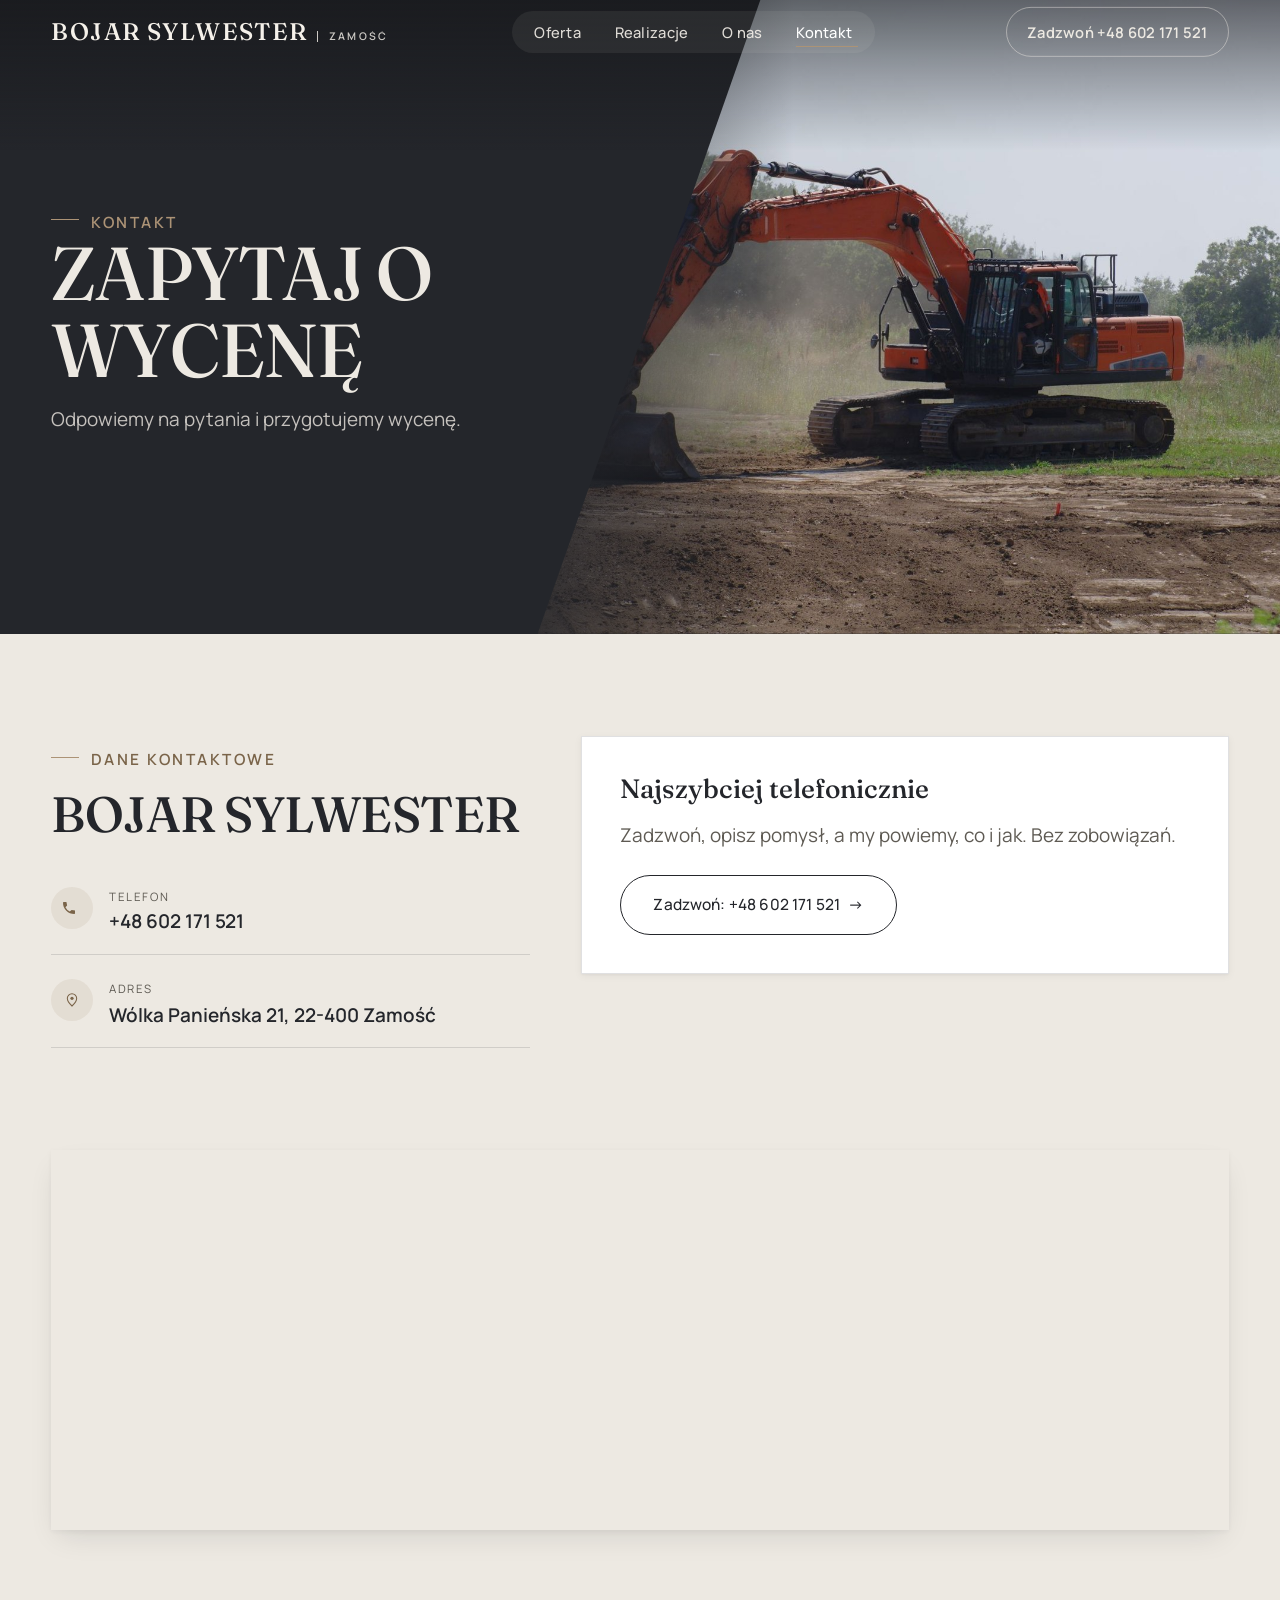
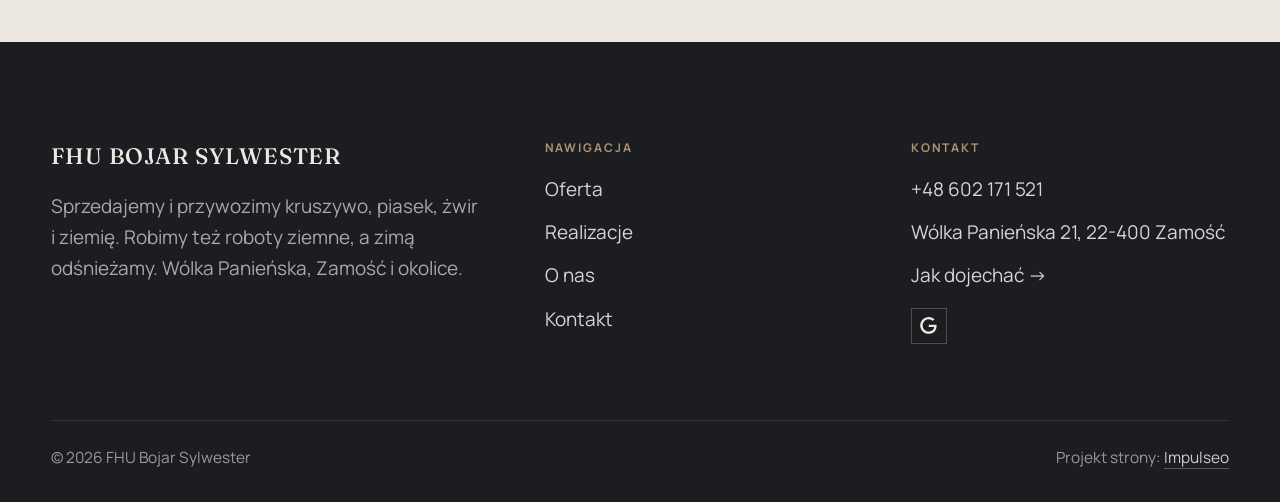
==== commit 753444fc: "[claude-edit][cmt:c3025582-c3f8-4b61-9820-5739ca2f7734] wyglad w stylu klindworthroofing.com: grafit" ====
--- a/kontakt.html
+++ b/kontakt.html
@@ -19,10 +19,10 @@
 <meta name="twitter:card" content="summary_large_image">
 <link rel="preconnect" href="https://fonts.googleapis.com">
 <link rel="preconnect" href="https://fonts.gstatic.com" crossorigin>
-<link href="https://fonts.googleapis.com/css2?family=Space+Grotesk:wght@500;600;700&family=DM+Sans:opsz,wght@9..40,400;9..40,500;9..40,600&display=swap" rel="stylesheet">
-<link rel="stylesheet" href="assets/styles.css?v=aef503f2">
+<link href="https://fonts.googleapis.com/css2?family=Fraunces:opsz,wght@9..144,400;9..144,500;9..144,600&family=Manrope:wght@400;500;600;700&display=swap" rel="stylesheet">
+<link rel="stylesheet" href="assets/styles.css?v=kw1610a">
 </head>
-<body>
+<body class="kw">
 
 <header class="nav">
   <div class="wrap nav-inner">
--- a/assets/styles.css
+++ b/assets/styles.css
@@ -1847,3 +1847,184 @@
 .btn-accent{color:#14171c}
 .nav .nav-links a.btn-accent{color:#14171c}
 .btn-accent[data-accent-d],.cta-d .btn-accent{color:#14171c}
+
+/* ============================================================
+   SKÓRKA „KLINDWORTH" (16.10.2026, prośba Szymona: wygląd jak klindworthroofing.com)
+   Grafit + ciepły beż + brąz, szeryfowe wersaliki, ukośne kadry, pigułkowe przyciski.
+   Ten blok MUSI zostać ostatni w pliku - nadpisuje wcześniejsze :root.
+   ============================================================ */
+:root{
+  --paper:#EDE9E2; --paper-2:#E4DFD6; --paper-3:#DCD6CB;
+  --ink:#24262B; --ink-soft:#33363C; --muted:#5E5A53;
+  --line:rgba(36,38,43,.14);
+  --accent:#AC9376; --accent-d:#7A6449; --accent-soft:rgba(172,147,118,.14);
+  --accent-text:#7A6449;
+  --dark:#24262B; --cream:#EDE9E2;
+  --font-display:'Fraunces','Georgia',serif;
+  --font-body:'Manrope','Arial',sans-serif;
+  --r-sm:0; --r-md:0; --r-lg:0;
+}
+.kw{background:var(--paper);color:var(--ink);font-family:var(--font-body)}
+.kw h1,.kw h2{font-family:var(--font-display);font-weight:500;text-transform:uppercase;letter-spacing:-.01em;line-height:1.02}
+.kw h3{font-family:var(--font-display);font-weight:500;letter-spacing:0}
+.kw .eyebrow{color:var(--accent-d);letter-spacing:.16em;font-weight:600}
+.kw-dark{background:var(--dark);color:var(--cream)}
+.kw-dark h2,.kw-dark h3{color:var(--cream)}
+.kw-beige{background:var(--paper)}
+.kw-sub{font-size:.78rem;font-weight:600;letter-spacing:.2em;text-transform:uppercase;color:var(--accent)}
+.kw-beige .kw-sub{color:var(--accent-d)}
+
+/* przyciski - pigułki z obwódką */
+.kw .btn{border-radius:999px;box-shadow:none;font-weight:500;letter-spacing:.01em}
+.kw .btn-accent{background:transparent;color:var(--ink);border:1px solid var(--ink)}
+.kw .btn-accent:hover{background:var(--ink);color:var(--cream);border-color:var(--ink)}
+.kw .btn-light{background:transparent;color:var(--cream);border:1px solid rgba(237,233,226,.6)}
+.kw .btn-light:hover{background:var(--accent);border-color:var(--accent);color:#1c1d21}
+.kw .btn-ghost{border-radius:999px}
+.kw .cta .btn-ghost-cta{color:var(--cream);border-color:rgba(237,233,226,.35)}
+.kw-pill{display:inline-flex;align-items:center;gap:.6rem;padding:.85rem 1.7rem;border:1px solid rgba(237,233,226,.55);border-radius:999px;color:var(--cream);font-weight:500;font-size:.98rem;transition:background .5s var(--ease),color .5s var(--ease),border-color .5s var(--ease)}
+.kw-pill:hover,.kw-pill:focus-visible{background:var(--accent);border-color:var(--accent);color:#1c1d21}
+.kw-pill-ink{color:var(--ink);border-color:var(--ink)}
+.kw-pill-ink:hover,.kw-pill-ink:focus-visible{background:var(--ink);border-color:var(--ink);color:var(--cream)}
+
+/* nawigacja - ciemna, z pigułką menu */
+.kw .nav.nav-solid{background:rgba(36,38,43,.96);backdrop-filter:blur(10px);border-bottom:1px solid rgba(237,233,226,.08)}
+.kw .nav.nav-solid .brand .name{color:var(--cream)}
+.kw .nav.nav-solid .brand .sub{color:var(--accent)}
+.kw .nav.nav-solid .nav-links a:not(.btn-accent){color:rgba(237,233,226,.85)}
+.kw .nav.nav-solid .nav-links a:not(.btn-accent):hover,.kw .nav.nav-solid .nav-links a.active:not(.btn-accent){color:#fff}
+.kw .nav.nav-solid .nav-toggle span{background:var(--cream)}
+.kw .nav .brand .name{font-family:var(--font-display);font-weight:500;letter-spacing:.06em}
+.kw .nav .nav-links a{text-transform:none;letter-spacing:.02em;font-size:.92rem;font-weight:500}
+.kw .nav .nav-links a.btn-accent{text-transform:none;letter-spacing:.02em;font-size:.92rem;font-weight:600;border-radius:999px;background:transparent;border:1px solid rgba(237,233,226,.45);color:var(--cream)}
+.kw .nav .nav-links a.btn-accent:hover{background:var(--accent);border-color:var(--accent);color:#1c1d21;filter:none}
+.kw .nav::after{background:linear-gradient(180deg,rgba(20,21,24,.6) 0%,rgba(20,21,24,0) 100%)}
+@media(min-width:681px){
+  .kw .nav .nav-links{gap:0}
+  .kw .nav .nav-links a:not(.btn-accent){padding:.55rem 1.05rem;background:rgba(237,233,226,.07)}
+  .kw .nav .nav-links a:not(.btn-accent):first-child{border-radius:999px 0 0 999px;padding-left:1.4rem}
+  .kw .nav .nav-links a:nth-child(4){border-radius:0 999px 999px 0;padding-right:1.4rem}
+  .kw .nav .nav-links a:not(.btn-accent)::after{left:1.05rem;right:1.05rem;width:auto;transform:scaleX(0);transition:transform .4s var(--ease);bottom:.35rem;background:var(--accent)}
+  .kw .nav .nav-links a:not(.btn-accent):hover::after,.kw .nav .nav-links a.active:not(.btn-accent)::after{transform:scaleX(1);width:auto}
+}
+@media(max-width:680px){
+  .kw .nav .nav-links{background:var(--dark)}
+  .kw .nav .nav-links a:not(.btn-accent){color:var(--cream);border-bottom-color:rgba(237,233,226,.1)}
+  .kw .nav .nav-links a.btn-accent{background:var(--accent);border-color:var(--accent);color:#1c1d21}
+}
+
+/* HERO - tekst z lewej, zdjęcie w ukośnym kadrze z prawej */
+.kw-hero{position:relative;background:var(--dark);color:var(--cream);min-height:min(100vh,940px);min-height:min(100svh,940px);display:grid;grid-template-columns:minmax(0,1fr) minmax(0,1.1fr);align-items:end;padding:0;overflow:hidden}
+.kw-hero::before{content:"";position:absolute;inset:0;background:repeating-linear-gradient(115deg,rgba(237,233,226,.028) 0 38px,transparent 38px 76px);-webkit-mask-image:linear-gradient(90deg,#000 0,transparent 55%);mask-image:linear-gradient(90deg,#000 0,transparent 55%);pointer-events:none}
+.kw-hero-copy{position:relative;z-index:2;padding:9rem clamp(1.4rem,6vw,5.5rem) clamp(3rem,8vw,6.5rem)}
+.kw-kicker{display:block;font-size:.8rem;letter-spacing:.18em;text-transform:uppercase;color:var(--accent);margin-bottom:1.4rem}
+.kw-hero-title{color:var(--cream)!important;font-size:clamp(2.4rem,1.4rem + 4.6vw,6rem);max-width:none;overflow-wrap:normal;word-break:keep-all;hyphens:none}
+.kw-hero-lead{margin-top:1.6rem;max-width:44ch;color:rgba(237,233,226,.82);font-size:var(--text-base);line-height:1.6}
+.kw-hero-actions{margin-top:2.2rem;display:flex;flex-wrap:wrap;align-items:center;gap:1.2rem 2rem}
+.kw-hero-tel{color:var(--cream);font-weight:600;letter-spacing:.02em;white-space:nowrap}
+.kw-hero-tel .arr{color:var(--accent);margin-left:.3rem}
+.kw-hero-art{position:absolute;inset:0 0 0 auto;width:60%;clip-path:polygon(42% 0,100% 0,100% 100%,8% 100%);overflow:hidden}
+.kw-hero-art img{width:100%;height:100%;object-fit:cover;object-position:40% 50%}
+.kw-hero-art::after{content:"";position:absolute;inset:0;background:linear-gradient(90deg,rgba(36,38,43,.25),rgba(36,38,43,0) 45%)}
+
+/* CO ROBIMY - duży tekst na tle z ukośnymi pasami */
+.kw-what{position:relative;overflow:hidden}
+.kw-what::after{content:"";position:absolute;right:-6%;top:-20%;width:38%;height:140%;background:repeating-linear-gradient(115deg,rgba(172,147,118,.08) 0 46px,transparent 46px 92px);pointer-events:none}
+.kw-what-grid{position:relative;z-index:1;display:grid;grid-template-columns:minmax(0,1fr) minmax(0,3fr);gap:2rem 4rem;align-items:start}
+.kw-txt-large{font-family:var(--font-display);font-weight:400;font-size:clamp(1.55rem,1.1rem + 1.7vw,2.6rem);line-height:1.3;color:var(--cream);max-width:34ch}
+
+/* DWA KADRY z podpisami */
+.kw-duo{padding-top:0}
+.kw-duo-grid{display:grid;grid-template-columns:1fr 1fr;gap:clamp(1.5rem,4vw,4rem);align-items:start}
+.kw-duo-item{margin:0}
+.kw-duo-item img{width:100%;aspect-ratio:4/5;object-fit:cover;display:block}
+.kw-duo-low{margin-top:clamp(3rem,10vw,9rem)}
+.kw-duo-item figcaption{margin-top:1.1rem;font-family:var(--font-display);font-size:clamp(1.2rem,1rem + .8vw,1.7rem);color:var(--cream)}
+
+/* REALIZACJE - ogromny nagłówek + 3 kadry */
+.kw-huge{font-size:clamp(3rem,1rem + 12vw,15rem)!important;overflow-wrap:normal;word-break:keep-all;hyphens:none;line-height:.9!important;color:var(--cream);letter-spacing:-.02em!important;margin-bottom:-.12em;position:relative;z-index:2}
+.kw-work-grid{display:grid;grid-template-columns:repeat(3,1fr);gap:clamp(1rem,2.4vw,2rem)}
+.kw-proj{display:block;color:var(--cream)}
+.kw-proj-img{display:block;overflow:hidden}
+.kw-proj-img img{width:100%;aspect-ratio:3/4;object-fit:cover;display:block;transition:transform 1.4s var(--img-ease)}
+.kw-proj:hover .kw-proj-img img{transform:scale(1.05)}
+.kw-proj-title{margin-top:1rem;font-size:clamp(1.3rem,1.1rem + .7vw,1.8rem);text-transform:uppercase}
+.kw-work-grid .kw-proj:nth-child(2){margin-top:clamp(2rem,6vw,5rem)}
+
+/* OFERTA - beżowa sekcja */
+.kw-services-head{display:grid;grid-template-columns:minmax(0,1fr) minmax(0,3fr);gap:1.5rem 4rem;align-items:start;margin-bottom:clamp(2.5rem,6vw,5rem)}
+.kw-services-head h2{font-size:clamp(2rem,1.3rem + 2.6vw,3.6rem);max-width:20ch}
+.kw-svc-grid{display:grid;grid-template-columns:repeat(3,1fr);gap:clamp(1.5rem,3vw,3rem)}
+.kw-svc-img{display:block;overflow:hidden;margin-bottom:1.3rem}
+.kw-svc-img img{width:100%;aspect-ratio:4/3;object-fit:cover;display:block;transition:transform 1.4s var(--img-ease)}
+.kw-svc:hover .kw-svc-img img{transform:scale(1.05)}
+.kw-svc h3{font-size:clamp(1.35rem,1.15rem + .6vw,1.7rem);margin-bottom:.7rem;color:var(--ink)}
+.kw-svc p{color:var(--muted);line-height:1.65}
+.kw-services-more{margin-top:clamp(2.5rem,5vw,4rem)}
+
+
+/* OPINIE (Kudos) */
+.kw-kudos-grid{display:grid;grid-template-columns:repeat(3,1fr);gap:clamp(1.5rem,3vw,3rem)}
+.kw-quote{margin:0;padding-top:1.4rem;border-top:1px solid rgba(237,233,226,.18)}
+.kw-quote blockquote{font-family:var(--font-display);font-size:clamp(1.25rem,1.05rem + .7vw,1.7rem);line-height:1.35;color:var(--cream)}
+.kw-quote figcaption{margin-top:1rem;font-size:.85rem;letter-spacing:.12em;text-transform:uppercase;color:rgba(237,233,226,.55)}
+.kw-kudos-foot{display:flex;align-items:flex-end;justify-content:space-between;flex-wrap:wrap;gap:1.5rem;margin-top:clamp(3rem,7vw,6rem)}
+.kw-kudos-foot .kw-huge{margin-bottom:-.12em}
+.kw-google{display:inline-flex;align-items:baseline;gap:.6rem;color:var(--cream);padding-bottom:1rem}
+.kw-google b{font-family:var(--font-display);font-size:2.4rem;font-weight:500;color:var(--accent)}
+.kw-google .arr{color:var(--accent)}
+
+/* ODZNAKI */
+.kw-logos{padding-block:clamp(2.5rem,5vw,4rem);border-top:1px solid rgba(237,233,226,.1)}
+.kw-logos .wrap{display:flex;justify-content:center}
+.kw-logos img{height:110px;width:auto;background:#fff;padding:.6rem 1rem}
+
+/* POPRACUJMY RAZEM - telefon wielkimi literami */
+.kw-together{text-align:center;border-top:1px solid rgba(237,233,226,.1)}
+.kw-tel-huge{margin-top:1.2rem;font-size:clamp(3rem,1.5rem + 8vw,9.5rem)!important;line-height:1!important;letter-spacing:-.01em!important}
+.kw-tel-huge a{color:var(--cream);transition:color .5s var(--ease)}
+.kw-tel-huge a:hover{color:var(--accent)}
+.kw-together-note{margin-top:1.4rem;color:rgba(237,233,226,.6)}
+
+/* PODSTRONY - nagłówek w tym samym ukośnym stylu */
+.kw .pagehead{background:var(--dark);min-height:62vh;min-height:62svh;border-bottom:0}
+.kw .pagehead img{left:auto;right:0;width:58%;clip-path:polygon(30% 0,100% 0,100% 100%,0 100%)}
+.kw .pagehead::after{background:linear-gradient(90deg,rgba(36,38,43,1) 38%,rgba(36,38,43,0) 62%)}
+.kw .pagehead h1{text-shadow:none;color:var(--cream);font-size:clamp(2.6rem,1.8rem + 3.6vw,5.2rem);max-width:12ch}
+.kw .pagehead p{text-shadow:none;color:rgba(237,233,226,.8)}
+.kw .pagehead .eyebrow{color:var(--accent)}
+.kw .pagehead .eyebrow::before{background:var(--accent)}
+.kw .cta{background:var(--dark)}
+.kw .cta h2{color:var(--cream)}
+.kw .cta p{color:rgba(237,233,226,.75)}
+.kw .cta .eyebrow{color:var(--accent)}
+
+/* STOPKA */
+.kw footer{background:#1C1D21;color:var(--cream)}
+.kw footer .name{font-family:var(--font-display);font-weight:500;text-transform:uppercase;letter-spacing:.04em}
+.kw footer h4{color:var(--accent);letter-spacing:.16em;text-transform:uppercase;font-size:.75rem}
+.kw .sticky-call .sc-call{background:var(--accent);color:#1c1d21}
+
+@media(max-width:900px){
+  .kw-hero{grid-template-columns:1fr;align-items:end}
+  .kw-hero-art{position:relative;inset:auto;width:100%;height:clamp(260px,46svh,440px);clip-path:polygon(0 18%,100% 0,100% 100%,0 100%);order:2}
+  .kw-hero-copy{padding:7.5rem 6% 2.5rem;order:1}
+  .kw-hero::before{width:90%}
+  .kw-what-grid,.kw-services-head{grid-template-columns:1fr}
+  .kw-svc-grid,.kw-kudos-grid{grid-template-columns:1fr}
+  .kw-work-grid{grid-template-columns:1fr 1fr}
+  .kw-work-grid .kw-proj:nth-child(2){margin-top:3rem}
+  .kw-work-grid .kw-proj:nth-child(3){grid-column:1/-1}
+  .kw-work-grid .kw-proj:nth-child(3) img{aspect-ratio:16/10}
+  .kw .pagehead img{width:100%;clip-path:none;opacity:.45}
+  .kw .pagehead::after{background:linear-gradient(180deg,rgba(36,38,43,.35),rgba(36,38,43,.92))}
+}
+@media(max-width:560px){
+  .kw-duo-grid{grid-template-columns:1fr}
+  .kw-duo-low{margin-top:0}
+  .kw-work-grid{grid-template-columns:1fr}
+  .kw-work-grid .kw-proj:nth-child(2){margin-top:0}
+  .kw-work-grid .kw-proj-img img{aspect-ratio:4/3}
+  .kw-tel-huge{font-size:clamp(2.6rem,13vw,4rem)!important}
+}
+.kw-together .kw-sub,.kw-together-note{text-align:center;margin-inline:auto;max-width:none}
